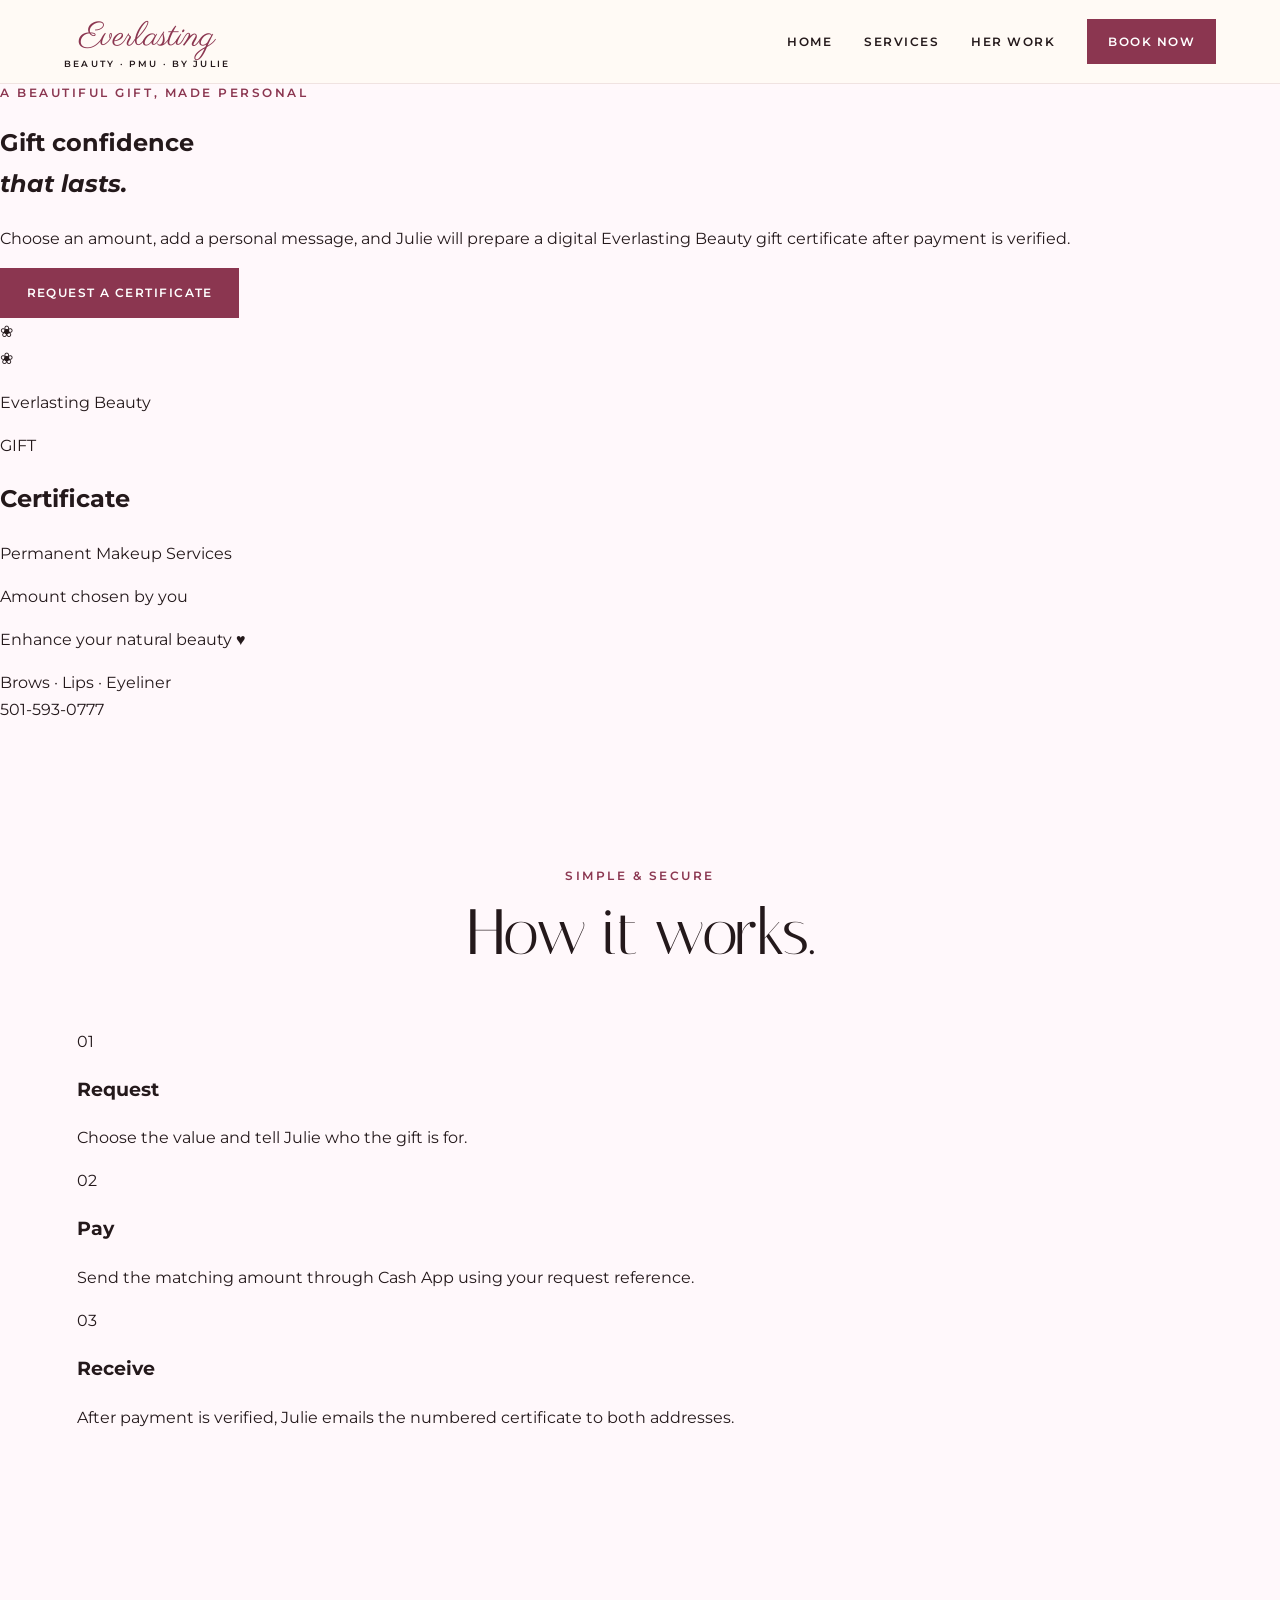
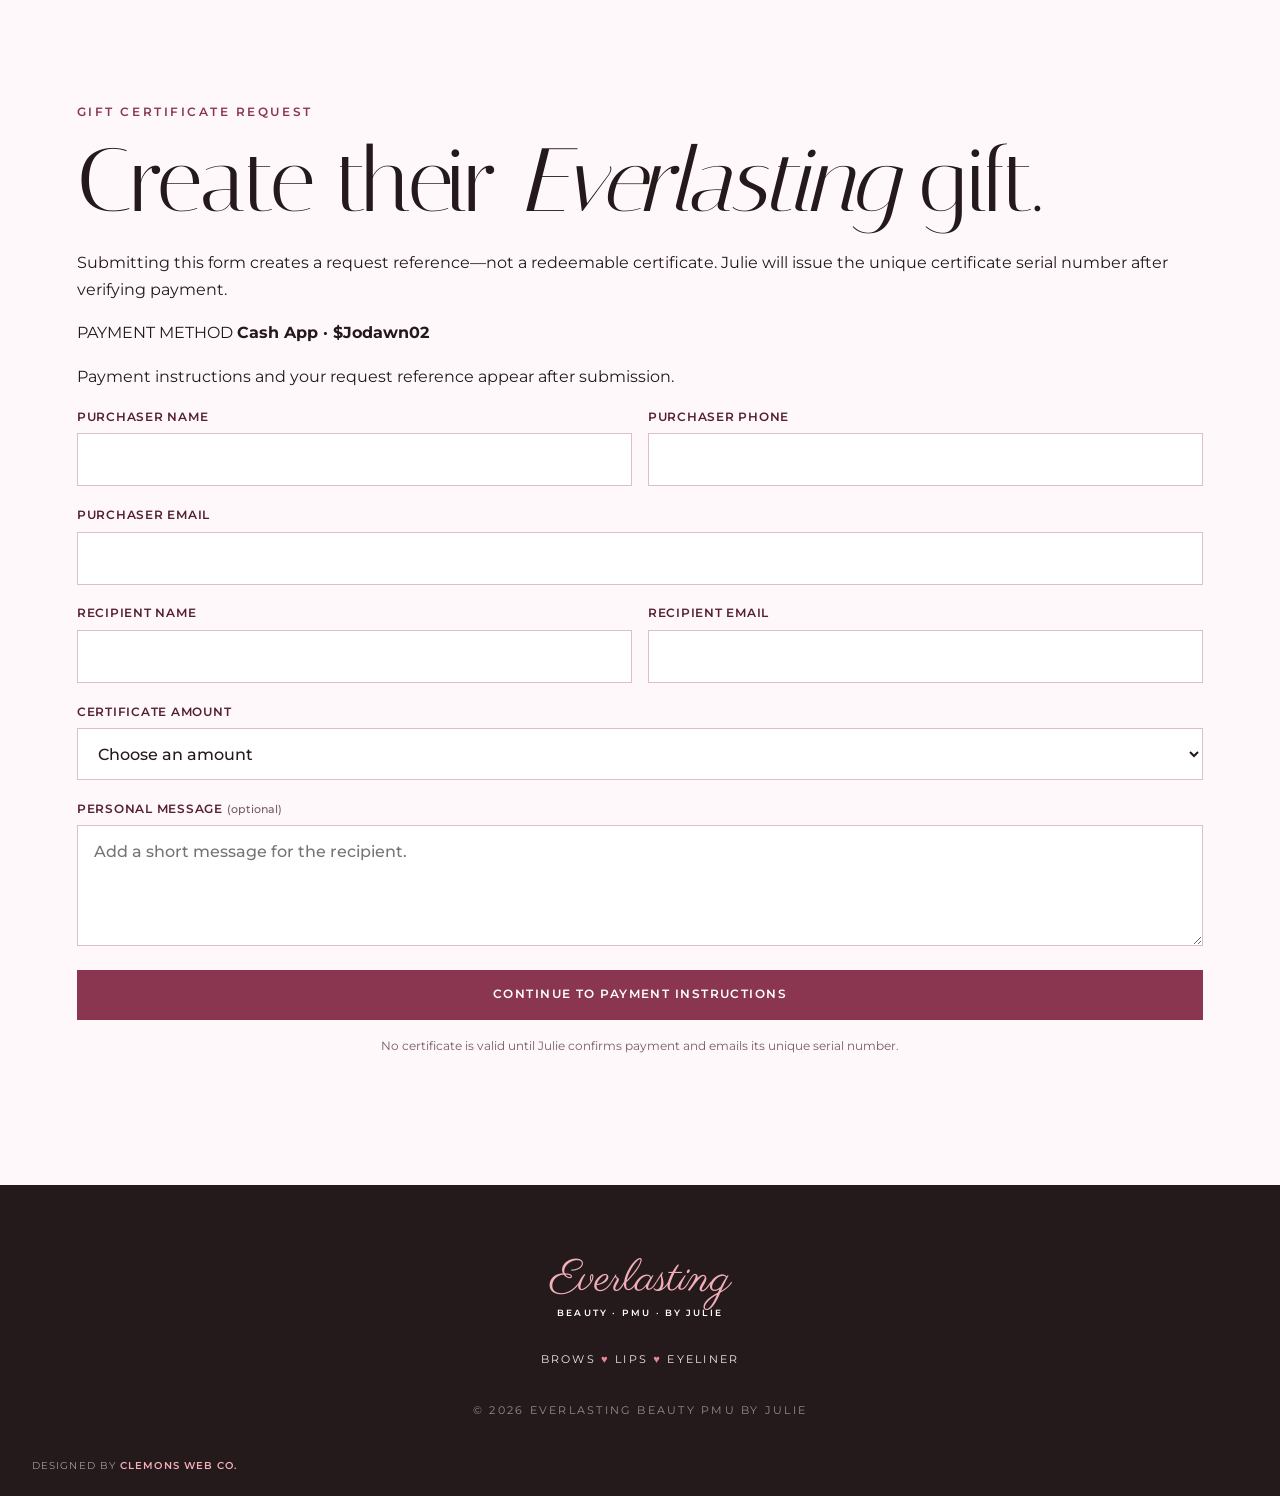
==== gift-certificates.html @ 67e1a8cf "Add gift certificate request page" ====
<!doctype html>
<html lang="en">
  <head>
    <meta charset="UTF-8" />
    <meta name="viewport" content="width=device-width, initial-scale=1.0" />
    <meta
      name="description"
      content="Request an Everlasting Beauty PMU gift certificate for brows, lips, or eyeliner services in Searcy, Arkansas."
    />
    <meta name="theme-color" content="#8b3650" />
    <title>Gift Certificates | Everlasting Beauty PMU</title>
    <link rel="preconnect" href="https://fonts.googleapis.com" />
    <link rel="preconnect" href="https://fonts.gstatic.com" crossorigin />
    <link
      href="https://fonts.googleapis.com/css2?family=Italiana&family=Montserrat:wght@400;500;600&family=Parisienne&display=swap"
      rel="stylesheet"
    />
    <link rel="stylesheet" href="styles.css" />
  </head>
  <body class="gift-page">
    <header class="site-header">
      <a class="brand" href="/" aria-label="Everlasting Beauty home">
        <span class="brand-script">Everlasting</span>
        <span class="brand-small">BEAUTY · PMU · BY JULIE</span>
      </a>
      <button class="menu-toggle" aria-expanded="false" aria-controls="site-nav">
        <span></span><span></span><span></span><span class="sr-only">Menu</span>
      </button>
      <nav id="site-nav">
        <a href="/">Home</a>
        <a href="/#services">Services</a>
        <a href="/#work">Her Work</a>
        <a href="/#contact" class="nav-cta">Book Now</a>
      </nav>
    </header>

    <main>
      <section class="gift-hero">
        <div class="gift-hero-copy">
          <p class="eyebrow">A BEAUTIFUL GIFT, MADE PERSONAL</p>
          <h1>Gift confidence<br /><em>that lasts.</em></h1>
          <p>
            Choose an amount, add a personal message, and Julie will prepare a digital
            Everlasting Beauty gift certificate after payment is verified.
          </p>
          <a class="button primary" href="#gift-request">Request a Certificate</a>
        </div>

        <div class="certificate-stage" aria-label="Everlasting Beauty gift certificate preview">
          <article class="certificate-preview">
            <div class="certificate-flower certificate-flower-one" aria-hidden="true">❀</div>
            <div class="certificate-flower certificate-flower-two" aria-hidden="true">❀</div>
            <p class="certificate-brand">Everlasting <span>Beauty</span></p>
            <p class="certificate-kicker">GIFT</p>
            <h2>Certificate</h2>
            <p class="certificate-services">Permanent Makeup Services</p>
            <div class="certificate-amount">Amount chosen by you</div>
            <p class="certificate-tagline">Enhance your natural beauty <i>♥</i></p>
            <p class="certificate-contact">Brows · Lips · Eyeliner<br />501-593-0777</p>
          </article>
        </div>
      </section>

      <section class="gift-process section">
        <div class="section-heading">
          <p class="eyebrow">SIMPLE & SECURE</p>
          <h2>How it works.</h2>
        </div>
        <div class="gift-steps">
          <article><span>01</span><h3>Request</h3><p>Choose the value and tell Julie who the gift is for.</p></article>
          <article><span>02</span><h3>Pay</h3><p>Send the matching amount through Cash App using your request reference.</p></article>
          <article><span>03</span><h3>Receive</h3><p>After payment is verified, Julie emails the numbered certificate to both addresses.</p></article>
        </div>
      </section>

      <section class="gift-order section" id="gift-request">
        <div class="gift-order-card">
          <div class="gift-order-intro">
            <p class="eyebrow">GIFT CERTIFICATE REQUEST</p>
            <h2>Create their <em>Everlasting</em> gift.</h2>
            <p>
              Submitting this form creates a request reference—not a redeemable certificate.
              Julie will issue the unique certificate serial number after verifying payment.
            </p>
            <aside class="cash-app-note">
              <span>PAYMENT METHOD</span>
              <strong>Cash App · $Jodawn02</strong>
              <p>Payment instructions and your request reference appear after submission.</p>
            </aside>
          </div>

          <form
            class="contact-form gift-form"
            name="gift-certificate-request"
            method="POST"
            action="/gift-request-received.html"
            data-netlify="true"
            netlify-honeypot="company"
          >
            <input type="hidden" name="form-name" value="gift-certificate-request" />
            <input type="hidden" name="request-reference" id="request-reference" />
            <p class="sr-only">
              <label>Leave this field empty<input name="company" /></label>
            </p>

            <div class="field-row">
              <label>
                Purchaser name
                <input type="text" name="purchaser-name" autocomplete="name" required />
              </label>
              <label>
                Purchaser phone
                <input type="tel" name="purchaser-phone" autocomplete="tel" required />
              </label>
            </div>

            <label>
              Purchaser email
              <input type="email" name="purchaser-email" autocomplete="email" required />
            </label>

            <div class="field-row">
              <label>
                Recipient name
                <input type="text" name="recipient-name" required />
              </label>
              <label>
                Recipient email
                <input type="email" name="recipient-email" required />
              </label>
            </div>

            <label>
              Certificate amount
              <select name="certificate-amount" id="certificate-amount" required>
                <option value="">Choose an amount</option>
                <option value="$50">$50</option>
                <option value="$100">$100</option>
                <option value="$200">$200</option>
                <option value="Custom">Custom amount</option>
              </select>
            </label>

            <label id="custom-amount-wrap" hidden>
              Custom amount
              <input
                type="number"
                name="custom-amount"
                id="custom-amount"
                min="25"
                step="1"
                inputmode="decimal"
                placeholder="$25 minimum"
              />
            </label>

            <label>
              Personal message <span>(optional)</span>
              <textarea
                name="gift-message"
                rows="4"
                maxlength="300"
                placeholder="Add a short message for the recipient."
              ></textarea>
            </label>

            <button class="button cream" type="submit">Continue to Payment Instructions</button>
            <p class="form-note">
              No certificate is valid until Julie confirms payment and emails its unique serial number.
            </p>
          </form>
        </div>
      </section>
    </main>

    <footer>
      <div class="footer-brand">
        <span class="brand-script">Everlasting</span>
        <span class="brand-small">BEAUTY · PMU · BY JULIE</span>
      </div>
      <p>Brows <i>♥</i> Lips <i>♥</i> Eyeliner</p>
      <p class="fine">© <span id="year"></span> Everlasting Beauty PMU by Julie</p>
      <a
        class="site-credit"
        href="https://clemonswebco.com"
        target="_blank"
        rel="noopener noreferrer"
      >Designed by <strong>Clemons Web Co.</strong></a>
    </footer>

    <script>
      const menuButton = document.querySelector(".menu-toggle");
      const nav = document.querySelector("#site-nav");
      menuButton.addEventListener("click", () => {
        const open = nav.classList.toggle("open");
        menuButton.setAttribute("aria-expanded", String(open));
        document.body.classList.toggle("menu-open", open);
      });
      nav.querySelectorAll("a").forEach((link) =>
        link.addEventListener("click", () => {
          nav.classList.remove("open");
          document.body.classList.remove("menu-open");
          menuButton.setAttribute("aria-expanded", "false");
        }),
      );

      const amountSelect = document.querySelector("#certificate-amount");
      const customWrap = document.querySelector("#custom-amount-wrap");
      const customInput = document.querySelector("#custom-amount");
      amountSelect.addEventListener("change", () => {
        const custom = amountSelect.value === "Custom";
        customWrap.hidden = !custom;
        customInput.required = custom;
        if (!custom) customInput.value = "";
      });

      const requestReference = `EBR-${new Date().toISOString().slice(0, 10).replaceAll("-", "")}-${crypto.randomUUID().slice(0, 6).toUpperCase()}`;
      document.querySelector("#request-reference").value = requestReference;

      document.querySelector(".gift-form").addEventListener("submit", () => {
        const amount =
          amountSelect.value === "Custom" ? `$${customInput.value}` : amountSelect.value;
        sessionStorage.setItem("giftRequestReference", requestReference);
        sessionStorage.setItem("giftRequestAmount", amount);
      });

      document.querySelector("#year").textContent = new Date().getFullYear();
    </script>
  </body>
</html>
---- styles.css ----
:root {
  --wine: #6f2435;
  --wine-dark: #43141f;
  --rose: #b65b68;
  --blush: #f5dedc;
  --cream: #fffaf5;
  --ink: #24191b;
  --muted: #715f61;
  --serif: "Italiana", Georgia, serif;
  --sans: "Montserrat", sans-serif;
  --script: "Parisienne", cursive;
}
* {
  box-sizing: border-box;
}
html {
  scroll-behavior: smooth;
}
body {
  margin: 0;
  background: var(--cream);
  color: var(--ink);
  font-family: var(--sans);
  font-size: 16px;
  line-height: 1.7;
}
body.menu-open {
  overflow: hidden;
}
img {
  display: block;
  width: 100%;
}
a {
  color: inherit;
  text-decoration: none;
}
button {
  font: inherit;
}
.sr-only {
  position: absolute;
  width: 1px;
  height: 1px;
  overflow: hidden;
  clip: rect(0, 0, 0, 0);
}
.site-header {
  height: 84px;
  padding: 0 clamp(1.25rem, 5vw, 5rem);
  display: flex;
  align-items: center;
  justify-content: space-between;
  background: rgba(255, 250, 245, 0.94);
  backdrop-filter: blur(12px);
  position: sticky;
  top: 0;
  z-index: 40;
  border-bottom: 1px solid rgba(111, 36, 53, 0.1);
}
.brand,
.footer-brand {
  display: flex;
  flex-direction: column;
  align-items: center;
  line-height: 1;
}
.brand-script {
  font: 2.15rem var(--script);
  color: var(--wine);
  margin-bottom: -0.15rem;
}
.brand-small {
  font: 600 0.58rem var(--sans);
  letter-spacing: 0.24em;
}
.site-header nav {
  display: flex;
  align-items: center;
  gap: 2rem;
  font-size: 0.78rem;
  text-transform: uppercase;
  letter-spacing: 0.12em;
  font-weight: 600;
}
.site-header nav a:not(.nav-cta) {
  position: relative;
}
.site-header nav a:not(.nav-cta):after {
  content: "";
  position: absolute;
  left: 0;
  right: 100%;
  bottom: -0.5rem;
  height: 1px;
  background: var(--wine);
  transition: 0.25s;
}
.site-header nav a:hover:after {
  right: 0;
}
.nav-cta {
  background: var(--wine);
  color: white;
  padding: 0.75rem 1.3rem;
}
.menu-toggle {
  display: none;
  background: none;
  border: 0;
  padding: 0.5rem;
}
.menu-toggle span:not(.sr-only) {
  display: block;
  width: 24px;
  height: 1px;
  background: var(--ink);
  margin: 5px;
}
.hero {
  min-height: calc(100vh - 84px);
  display: grid;
  grid-template-columns: 1.05fr 0.95fr;
  align-items: center;
  overflow: hidden;
  background:
    radial-gradient(circle at 14% 24%, #fff 0 8%, transparent 35%),
    linear-gradient(135deg, var(--cream) 0 57%, var(--blush) 57%);
  position: relative;
}
.hero:before,
.hero:after {
  content: "♥";
  position: absolute;
  color: rgba(182, 91, 104, 0.12);
  font-size: 10rem;
  line-height: 1;
}
.hero:before {
  left: -2rem;
  bottom: -3rem;
}
.hero:after {
  right: 45%;
  top: 4rem;
  font-size: 3rem;
}
.hero-copy {
  padding: 5rem clamp(1.5rem, 8vw, 9rem);
}
.eyebrow {
  color: var(--wine);
  letter-spacing: 0.22em;
  font-weight: 600;
  font-size: 0.72rem;
  margin: 0 0 1rem;
}
.hero h1,
.section h2 {
  font: 400 clamp(3.7rem, 7vw, 7rem)/0.95 var(--serif);
  letter-spacing: -0.025em;
  margin: 0.3rem 0 1.6rem;
}
.hero h1 em,
.booking h2 em {
  font-family: var(--script);
  color: var(--wine);
  font-weight: 400;
}
.hero-text {
  max-width: 36rem;
  color: var(--muted);
  font-size: 1.08rem;
}
.hero-actions {
  display: flex;
  align-items: center;
  gap: 1.6rem;
  margin-top: 2rem;
  flex-wrap: wrap;
}
.button {
  display: inline-flex;
  align-items: center;
  justify-content: center;
  min-height: 50px;
  padding: 0.8rem 1.6rem;
  border: 1px solid transparent;
  text-transform: uppercase;
  letter-spacing: 0.12em;
  font-weight: 600;
  font-size: 0.75rem;
  cursor: pointer;
  transition: 0.25s;
}
.button:hover {
  transform: translateY(-2px);
}
.primary {
  background: var(--wine);
  color: white;
}
.text-button {
  padding-inline: 0;
}
.text-button span {
  font-size: 1.3rem;
  margin-left: 0.6rem;
  color: var(--wine);
}
.trust-row {
  display: flex;
  align-items: center;
  gap: 1rem;
  margin-top: 3rem;
  font-size: 0.68rem;
  letter-spacing: 0.2em;
  text-transform: uppercase;
}
.trust-row i,
.footer-brand + i,
.trust-row i {
  color: var(--rose);
  font-style: normal;
}
.hero-portrait {
  align-self: stretch;
  position: relative;
  display: grid;
  place-items: center;
  padding: 5vw;
}
.portrait-frame {
  width: min(92%, 560px);
  aspect-ratio: 4/5;
  overflow: hidden;
  border-radius: 48% 48% 4px 4px;
  box-shadow: 0 28px 70px rgba(67, 20, 31, 0.2);
  border: 8px solid rgba(255, 255, 255, 0.5);
}
.portrait-frame img {
  height: 100%;
  object-fit: cover;
  object-position: center 30%;
}
.floating-note {
  position: absolute;
  left: 4%;
  bottom: 14%;
  background: white;
  padding: 1rem 1.8rem;
  box-shadow: 0 10px 30px rgba(67, 20, 31, 0.15);
  text-align: center;
}
.floating-note span {
  display: block;
  font-size: 0.65rem;
  text-transform: uppercase;
  letter-spacing: 0.2em;
}
.floating-note strong {
  font: 2rem var(--script);
  color: var(--wine);
}
.section {
  padding: clamp(5rem, 10vw, 9rem) clamp(1.25rem, 6vw, 7rem);
}
.section-heading {
  text-align: center;
  max-width: 650px;
  margin: 0 auto 4rem;
}
.section-heading h2 {
  font-size: clamp(3rem, 5vw, 5rem);
}
.section-heading > p:last-child {
  color: var(--muted);
}
.service-grid {
  display: grid;
  grid-template-columns: repeat(3, 1fr);
  max-width: 1200px;
  margin: auto;
  gap: 1.2rem;
}
.service-card {
  background: white;
  padding: 2.3rem;
  border: 1px solid #ecd6d3;
  min-height: 420px;
  position: relative;
  overflow: hidden;
}
.service-card.featured {
  background: var(--blush);
  transform: translateY(-1.2rem);
}
.service-card:after {
  content: "♥";
  position: absolute;
  right: -1rem;
  bottom: -3.5rem;
  font-size: 9rem;
  color: rgba(111, 36, 53, 0.06);
}
.service-number {
  font: 1rem var(--serif);
  color: var(--rose);
}
.service-card h3 {
  font: 3.2rem var(--serif);
  margin: 0.8rem 0 0;
}
.script-accent {
  font: 1.45rem var(--script);
  color: var(--wine);
  margin: 0.2rem 0 2rem;
}
.service-card ul {
  list-style: none;
  padding: 0;
  margin: 0;
  position: relative;
  z-index: 1;
}
.service-card li {
  display: flex;
  justify-content: space-between;
  gap: 1rem;
  padding: 1rem 0;
  border-bottom: 1px solid rgba(111, 36, 53, 0.14);
  font-size: 0.88rem;
}
.service-card li strong {
  color: var(--wine);
}
.portfolio {
  background: var(--wine-dark);
  color: white;
}
.section-heading.light .eyebrow {
  color: #efafb7;
}
.section-heading.light > p:last-child {
  color: #d8c7c9;
}
.filter-row {
  display: flex;
  justify-content: center;
  gap: 0.5rem;
  margin: -1rem auto 2.2rem;
  flex-wrap: wrap;
}
.filter {
  color: white;
  background: transparent;
  border: 1px solid rgba(255, 255, 255, 0.28);
  padding: 0.55rem 1rem;
  cursor: pointer;
  text-transform: uppercase;
  letter-spacing: 0.1em;
  font-size: 0.7rem;
}
.filter.active,
.filter:hover {
  background: white;
  color: var(--wine-dark);
}
.comparison-grid {
  display: grid;
  grid-template-columns: repeat(2, 1fr);
  gap: 1.5rem;
  max-width: 1300px;
  margin: auto;
}
.comparison {
  background: #5a1b29;
  padding: 0.7rem 0.7rem 1.4rem;
  transition: 0.35s;
}
.comparison.hidden {
  display: none;
}
.pair {
  display: grid;
  grid-template-columns: 1fr 1fr;
  gap: 0.35rem;
  height: 260px;
}
.pair figure {
  position: relative;
  margin: 0;
  overflow: hidden;
}
.pair img {
  height: 100%;
  object-fit: cover;
}
.pair.vertical img {
  object-position: center 45%;
}
.pair figcaption {
  position: absolute;
  bottom: 0.6rem;
  left: 0.6rem;
  background: rgba(36, 25, 27, 0.72);
  padding: 0.3rem 0.7rem;
  text-transform: uppercase;
  letter-spacing: 0.13em;
  font-size: 0.62rem;
}
.comparison h3 {
  font: 1.4rem var(--serif);
  margin: 1rem 0.6rem 0;
}
.gallery-more {
  display: none;
  margin: 2.5rem auto 0;
}
.outline-light {
  background: transparent;
  color: white;
  border-color: rgba(255, 255, 255, 0.5);
}
.about {
  display: grid;
  grid-template-columns: 1fr 1fr;
  gap: clamp(3rem, 8vw, 8rem);
  align-items: center;
  max-width: 1400px;
  margin: auto;
}
.about-collage {
  position: relative;
  padding: 0 14% 16% 0;
}
.about-collage .artist {
  height: 640px;
  object-fit: cover;
}
.about-collage .detail {
  position: absolute;
  width: 43%;
  height: 43%;
  object-fit: cover;
  right: 0;
  bottom: 0;
  border: 8px solid var(--cream);
  box-shadow: 0 12px 35px rgba(67, 20, 31, 0.18);
}
.heart-mark {
  position: absolute;
  right: 5%;
  top: 2%;
  font: 4rem var(--script);
  color: var(--rose);
}
.about-copy h2 {
  font-size: clamp(3.4rem, 5vw, 5rem);
}
.about-copy .lead {
  font: 1.5rem/1.5 var(--serif);
  color: var(--wine);
}
.about-copy > p:not(.eyebrow):not(.lead) {
  color: var(--muted);
}
.signature {
  font: 2.8rem var(--script);
  color: var(--wine);
  margin: 1.7rem 0;
}
.signature span {
  font: 1rem var(--sans);
}
.booking {
  background:
    linear-gradient(rgba(67, 20, 31, 0.74), rgba(67, 20, 31, 0.86)),
    url("assets/01-1000018079.jpg") center 45% / cover fixed;
  text-align: center;
}
.booking-card {
  max-width: 760px;
  margin: auto;
  background: rgba(255, 250, 245, 0.95);
  padding: clamp(3rem, 7vw, 6rem);
  box-shadow: 0 25px 70px rgba(0, 0, 0, 0.2);
}
.booking h2 {
  font-size: clamp(3rem, 6vw, 5.5rem);
}
.booking-card > p:not(.eyebrow):not(.location) {
  color: var(--muted);
  max-width: 530px;
  margin-inline: auto;
}
.phone-link {
  display: block;
  font: 2rem var(--serif);
  color: var(--wine);
  margin: 1.5rem 0 0.2rem;
}
.location {
  text-transform: uppercase;
  letter-spacing: 0.2em;
  font-size: 0.7rem;
  margin-bottom: 2rem;
}
.cream {
  background: var(--wine);
  color: white;
}
footer {
  background: #24191b;
  color: #f6e8e4;
  text-align: center;
  padding: 4rem 1rem;
}
.footer-brand {
  width: max-content;
  margin: auto;
}
.footer-brand .brand-script {
  color: #f1afb8;
  font-size: 2.8rem;
}
.footer-brand .brand-small {
  color: white;
}
footer > p {
  font-size: 0.7rem;
  text-transform: uppercase;
  letter-spacing: 0.2em;
  margin-top: 2rem;
}
footer i {
  font-style: normal;
  color: #e98594;
}
.fine {
  opacity: 0.55;
}
.mobile-book {
  display: none;
}
.lightbox {
  position: fixed;
  inset: 0;
  background: rgba(20, 8, 11, 0.94);
  z-index: 100;
  display: none;
  align-items: center;
  justify-content: center;
  padding: 2rem;
}
.lightbox.open {
  display: flex;
}
.lightbox img {
  max-width: 1100px;
  max-height: 88vh;
  object-fit: contain;
  width: auto;
}
.lightbox button {
  position: absolute;
  right: 2rem;
  top: 1rem;
  background: none;
  border: 0;
  color: white;
  font-size: 3rem;
  cursor: pointer;
}
.reveal {
  opacity: 0;
  transform: translateY(24px);
  transition:
    opacity 0.7s,
    transform 0.7s;
}
.reveal.visible {
  opacity: 1;
  transform: none;
}
@media (max-width: 900px) {
  .site-header {
    height: 72px;
  }
  .menu-toggle {
    display: block;
    z-index: 2;
  }
  .site-header nav {
    position: fixed;
    inset: 0;
    background: var(--cream);
    display: flex;
    flex-direction: column;
    justify-content: center;
    gap: 2rem;
    font: 1.8rem var(--serif);
    transform: translateX(100%);
    transition: 0.3s;
  }
  .site-header nav.open {
    transform: none;
  }
  .nav-cta {
    font: 600 0.8rem var(--sans);
  }
  .hero {
    min-height: auto;
    grid-template-columns: 1fr;
    background: linear-gradient(160deg, var(--cream) 0 62%, var(--blush) 62%);
  }
  .hero-copy {
    padding: 5rem 1.5rem 2rem;
  }
  .hero h1 {
    font-size: clamp(3.5rem, 15vw, 5.8rem);
  }
  .hero-portrait {
    padding: 2rem 2rem 5rem;
    min-height: 580px;
  }
  .portrait-frame {
    width: min(100%, 480px);
  }
  .service-grid {
    grid-template-columns: 1fr;
  }
  .service-card.featured {
    transform: none;
  }
  .comparison-grid {
    grid-template-columns: 1fr;
  }
  .about {
    grid-template-columns: 1fr;
  }
  .about-collage .artist {
    height: 520px;
  }
  .mobile-book {
    display: flex;
    position: fixed;
    z-index: 35;
    bottom: 0;
    left: 0;
    right: 0;
    height: 58px;
    align-items: center;
    justify-content: center;
    gap: 0.7rem;
    background: var(--wine);
    color: white;
    text-transform: uppercase;
    letter-spacing: 0.16em;
    font-size: 0.75rem;
    font-weight: 600;
    box-shadow: 0 -4px 20px rgba(0, 0, 0, 0.2);
  }
  footer {
    padding-bottom: 6rem;
  }
  .booking {
    background-attachment: scroll;
  }
}
@media (max-width: 580px) {
  .brand-script {
    font-size: 1.8rem;
  }
  .brand-small {
    font-size: 0.5rem;
  }
  .hero-actions {
    align-items: flex-start;
    flex-direction: column;
    gap: 0.4rem;
  }
  .trust-row {
    gap: 0.55rem;
    font-size: 0.56rem;
  }
  .section {
    padding: 5rem 1rem;
  }
  .section-heading {
    margin-bottom: 2.5rem;
  }
  .section-heading h2 {
    font-size: 3.2rem;
  }
  .service-card {
    padding: 1.6rem;
    min-height: 0;
  }
  .pair {
    height: 185px;
  }
  .comparison-grid .comparison:nth-child(n + 5) {
    display: none;
  }
  .comparison-grid.expanded .comparison {
    display: block;
  }
  .gallery-more {
    display: flex;
  }
  .about-collage {
    padding: 0 12% 14% 0;
  }
  .about-collage .artist {
    height: 420px;
  }
  .booking {
    padding-inline: 0.7rem;
  }
  .booking-card {
    padding: 3rem 1.2rem;
  }
  .floating-note {
    left: 1rem;
  }
  .phone-link {
    font-size: 1.65rem;
  }
}
@media (prefers-reduced-motion: reduce) {
  html {
    scroll-behavior: auto;
  }
  .reveal {
    opacity: 1;
    transform: none;
    transition: none;
  }
  .button {
    transition: none;
  }
}
.hero-portrait .portrait-frame img {
  object-position: center 62%;
  transform: scale(1.22);
  transform-origin: center;
}

/* Pastel storefront hero */
:root {
  --wine: #8b3650;
  --wine-dark: #552033;
  --rose: #d47a96;
  --blush: #f8dce6;
  --cream: #fff8fb;
  --muted: #765d67;
}
.hero {
  grid-template-columns: 48% 52%;
  background:
    radial-gradient(circle at 18% 25%, #fff 0 10%, transparent 38%),
    linear-gradient(120deg, #fff8fb 0%, #fcecf2 46%, #f6d7e3 100%);
}
.hero-copy {
  position: relative;
  z-index: 2;
}
.hero-portrait {
  padding: 0;
  overflow: hidden;
  align-self: stretch;
  min-height: calc(100vh - 84px);
}
.hero-portrait .portrait-frame {
  width: 100%;
  max-width: none;
  height: 100%;
  aspect-ratio: auto;
  border: 0;
  border-radius: 0;
  box-shadow: none;
  background: #f8dce6;
}
.hero-portrait .portrait-frame img {
  height: 100%;
  object-fit: cover;
  object-position: center;
  transform: none;
  filter: saturate(0.92) brightness(1.03);
  -webkit-mask-image: linear-gradient(to right, transparent 0%, rgba(0, 0, 0, 0.35) 12%, #000 30%);
  mask-image: linear-gradient(to right, transparent 0%, rgba(0, 0, 0, 0.35) 12%, #000 30%);
}
.hero-portrait .floating-note {
  display: none;
}
.hero:after {
  color: rgba(212, 122, 150, 0.16);
}
@media (max-width: 900px) {
  .hero {
    grid-template-columns: 1fr;
    background: linear-gradient(160deg, #fff8fb 0%, #fceaf1 56%, #f6d7e3 100%);
  }
  .hero-portrait {
    min-height: 560px;
    padding: 0;
  }
  .hero-portrait .portrait-frame {
    height: 560px;
  }
  .hero-portrait .portrait-frame img {
    -webkit-mask-image: linear-gradient(to bottom, transparent 0%, #000 20%);
    mask-image: linear-gradient(to bottom, transparent 0%, #000 20%);
    object-position: center;
  }
}
@media (max-width: 580px) {
  .hero-portrait {
    min-height: 440px;
  }
  .hero-portrait .portrait-frame {
    height: 440px;
  }
}

/* Sidewalk boutique hero */
.hero {
  grid-template-columns: 43% 57%;
  background: linear-gradient(120deg, #fff9fb 0%, #fcecf2 48%, #f4d5df 100%);
}
.hero-copy {
  padding-right: clamp(1.5rem, 4vw, 4.5rem);
  text-shadow: 0 1px 0 rgba(255, 255, 255, 0.55);
}
.hero-portrait .portrait-frame img {
  object-position: 58% center;
  filter: saturate(0.95) brightness(1.02);
  -webkit-mask-image: linear-gradient(to right, transparent 0%, rgba(0, 0, 0, 0.25) 7%, #000 23%);
  mask-image: linear-gradient(to right, transparent 0%, rgba(0, 0, 0, 0.25) 7%, #000 23%);
}
@media (max-width: 1180px) {
  .hero {
    grid-template-columns: 1fr;
    min-height: auto;
  }
  .hero-copy {
    padding-bottom: 2.5rem;
  }
  .hero-portrait {
    min-height: 0;
    padding: 0;
  }
  .hero-portrait .portrait-frame {
    height: auto;
    aspect-ratio: 16/9;
  }
  .hero-portrait .portrait-frame img {
    object-fit: cover;
    object-position: center;
    -webkit-mask-image: linear-gradient(to bottom, transparent 0%, #000 12%);
    mask-image: linear-gradient(to bottom, transparent 0%, #000 12%);
  }
}
@media (max-width: 580px) {
  .hero-copy {
    padding-top: 4rem;
  }
  .hero-portrait .portrait-frame {
    height: auto;
    aspect-ratio: 16/9;
  }
  .hero-portrait .portrait-frame img {
    object-position: center;
  }
}

/* Appointment request form */
.booking-card {
  max-width: 1080px;
  text-align: left;
  display: grid;
  grid-template-columns: 0.85fr 1.15fr;
  gap: clamp(2.5rem, 6vw, 5rem);
  align-items: start;
}
.booking-intro h2 {
  margin-top: 0.2rem;
}
.booking-intro .phone-link {
  margin-bottom: 0.25rem;
}
.email-link {
  display: inline-block;
  color: var(--wine);
  font-weight: 600;
  overflow-wrap: anywhere;
  border-bottom: 1px solid rgba(139, 54, 80, 0.28);
}
.deposit-note {
  margin-top: 2rem;
  padding: 1.2rem 1.35rem;
  background: #f8dce6;
  border-left: 3px solid var(--rose);
  color: var(--muted);
}
.deposit-note strong,
.deposit-note span {
  display: block;
}
.deposit-note strong {
  color: var(--wine);
  font: 1.25rem var(--serif);
  margin-bottom: 0.25rem;
}
.contact-form {
  display: grid;
  gap: 1.1rem;
}
.field-row {
  display: grid;
  grid-template-columns: 1fr 1fr;
  gap: 1rem;
}
.contact-form label,
.contact-form legend {
  color: var(--wine-dark);
  font-size: 0.78rem;
  font-weight: 600;
  letter-spacing: 0.06em;
  text-transform: uppercase;
}
.contact-form label > span {
  color: var(--muted);
  font-size: 0.68rem;
  font-weight: 500;
  text-transform: none;
  letter-spacing: 0;
}
.contact-form input:not([type="radio"]),
.contact-form select,
.contact-form textarea {
  width: 100%;
  margin-top: 0.4rem;
  border: 1px solid #ddbfc8;
  background: white;
  color: var(--ink);
  padding: 0.9rem 1rem;
  font: 500 1rem/1.4 var(--sans);
  border-radius: 0;
  outline: none;
}
.contact-form textarea {
  resize: vertical;
  min-height: 120px;
}
.contact-form input:focus,
.contact-form select:focus,
.contact-form textarea:focus {
  border-color: var(--wine);
  box-shadow: 0 0 0 3px rgba(139, 54, 80, 0.1);
}
.contact-form fieldset {
  margin: 0;
  padding: 0;
  border: 0;
  display: flex;
  gap: 1.25rem;
  flex-wrap: wrap;
}
.contact-form legend {
  width: 100%;
  margin-bottom: 0.55rem;
}
.contact-form .radio-choice {
  display: flex;
  align-items: center;
  gap: 0.45rem;
  font-size: 0.75rem;
  cursor: pointer;
}
.contact-form input[type="radio"] {
  accent-color: var(--wine);
  width: 1rem;
  height: 1rem;
}
.contact-form .button {
  width: 100%;
  border: 0;
}
.form-note {
  margin: 0;
  text-align: center;
  color: var(--muted);
  font-size: 0.72rem;
}
@media (max-width: 900px) {
  .booking-card {
    grid-template-columns: 1fr;
  }
  .booking-intro {
    text-align: center;
  }
  .deposit-note {
    text-align: left;
    max-width: 580px;
    margin-inline: auto;
  }
  .contact-form {
    text-align: left;
  }
}
@media (max-width: 580px) {
  .field-row {
    grid-template-columns: 1fr;
  }
  .contact-form fieldset {
    gap: 0.8rem 1.1rem;
  }
}

/* Mobile overflow guard */
html,
body {
  width: 100%;
  max-width: 100%;
  overflow-x: hidden;
}
.hero,
.section,
.booking-card,
.booking-intro,
.contact-form {
  min-width: 0;
}
.contact-form input,
.contact-form select,
.contact-form textarea {
  max-width: 100%;
}
@media (max-width: 900px) {
  .site-header nav {
    left: 0;
    right: auto;
    width: 100vw;
    max-width: 100vw;
    overflow-y: auto;
    visibility: hidden;
    pointer-events: none;
    transform: translateX(100vw);
    transition:
      transform 0.3s,
      visibility 0s 0.3s;
  }
  .site-header nav.open {
    visibility: visible;
    pointer-events: auto;
    transform: translateX(0);
    transition: transform 0.3s;
  }
  .mobile-book {
    width: 100%;
    max-width: 100vw;
  }
}

/* Site credit */
footer {
  position: relative;
}
.site-credit {
  position: absolute;
  left: 2rem;
  right: auto;
  bottom: 1.35rem;
  color: rgba(246, 232, 228, 0.62);
  font-size: 0.62rem;
  letter-spacing: 0.11em;
  text-transform: uppercase;
  transition: color 0.2s;
}
.site-credit strong {
  color: #f1afb8;
  font-weight: 600;
}
.site-credit:hover,
.site-credit:focus-visible {
  color: white;
}

/* Appointment confirmation */
.thank-you-page {
  min-height: 100vh;
  background:
    linear-gradient(rgba(255, 250, 245, 0.78), rgba(245, 222, 220, 0.92)),
    url("assets/storefront-street-hero.png") center/cover fixed;
  display: grid;
  grid-template-rows: 1fr auto;
}
.thank-you-main {
  min-height: calc(100vh - 62px);
  display: grid;
  place-items: center;
  padding: clamp(2rem, 7vw, 6rem) 1rem;
}
.thank-you-card {
  width: min(720px, 100%);
  padding: clamp(2.5rem, 7vw, 5rem);
  text-align: center;
  background: rgba(255, 250, 245, 0.96);
  border: 1px solid rgba(111, 36, 53, 0.16);
  box-shadow: 0 28px 80px rgba(67, 20, 31, 0.22);
}
.thank-you-heart {
  margin: 0;
  color: var(--rose);
  font-size: 1.7rem;
}
.thank-you-card h1 {
  margin: 0.5rem 0 1.4rem;
  font: 400 clamp(3rem, 8vw, 5.5rem)/1 var(--serif);
}
.thank-you-card h1 em {
  font-family: var(--script);
  font-weight: 400;
  color: var(--wine);
}
.thank-you-card > p:not(.eyebrow):not(.thank-you-heart):not(.thank-you-location) {
  max-width: 560px;
  margin-inline: auto;
  color: var(--muted);
}
.thank-you-actions {
  display: flex;
  justify-content: center;
  gap: 0.8rem;
  flex-wrap: wrap;
  margin-top: 2rem;
}
.thank-you-call {
  border-color: var(--wine);
  color: var(--wine);
  background: transparent;
}
.thank-you-location {
  margin: 2rem 0 0;
  font-size: 0.65rem;
  letter-spacing: 0.16em;
  text-transform: uppercase;
  color: var(--muted);
}
.thank-you-footer {
  min-height: 62px;
  padding: 1.2rem;
  text-align: center;
}
.thank-you-footer .site-credit {
  position: static;
  display: inline-block;
}

@media (max-width: 900px) {
  .site-credit {
    position: static;
    display: inline-block;
    margin-top: 1.25rem;
  }
  footer {
    padding-bottom: 7rem;
  }
  .thank-you-footer {
    padding-bottom: 1.2rem;
  }
}
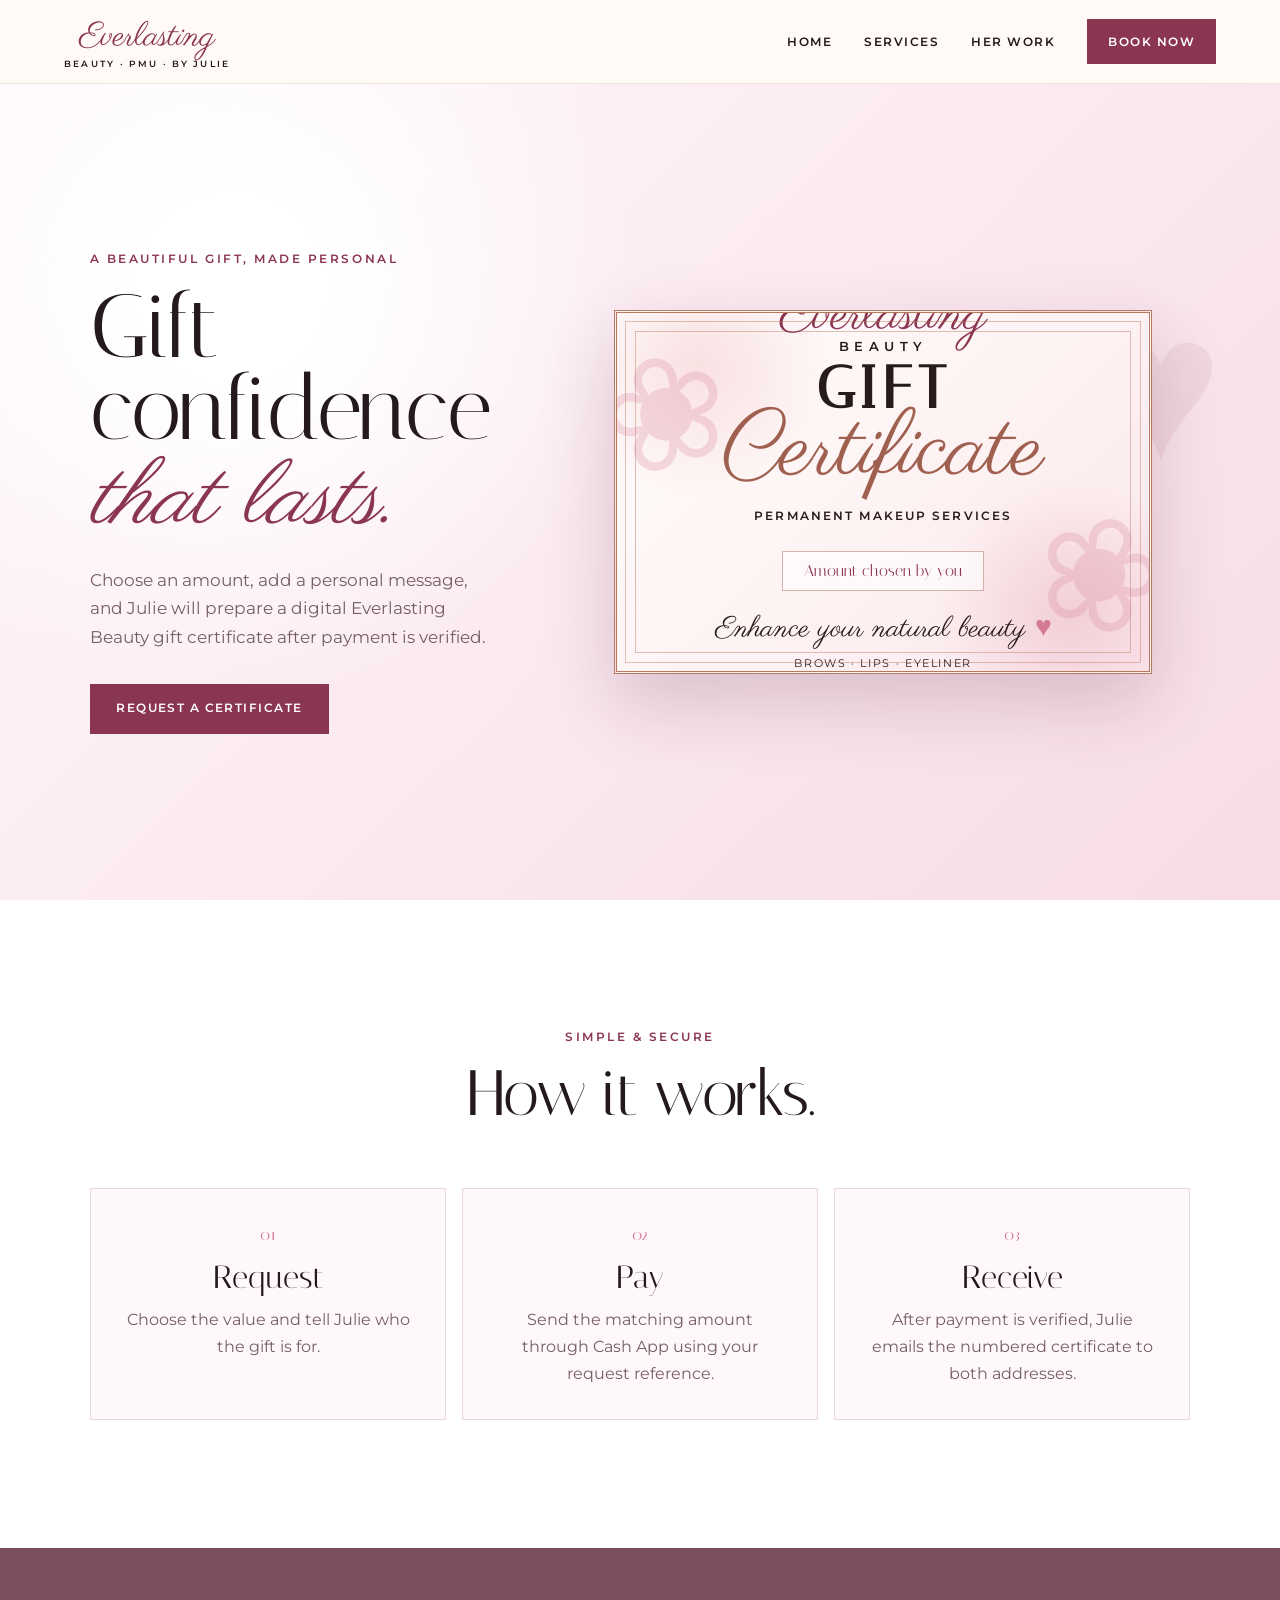
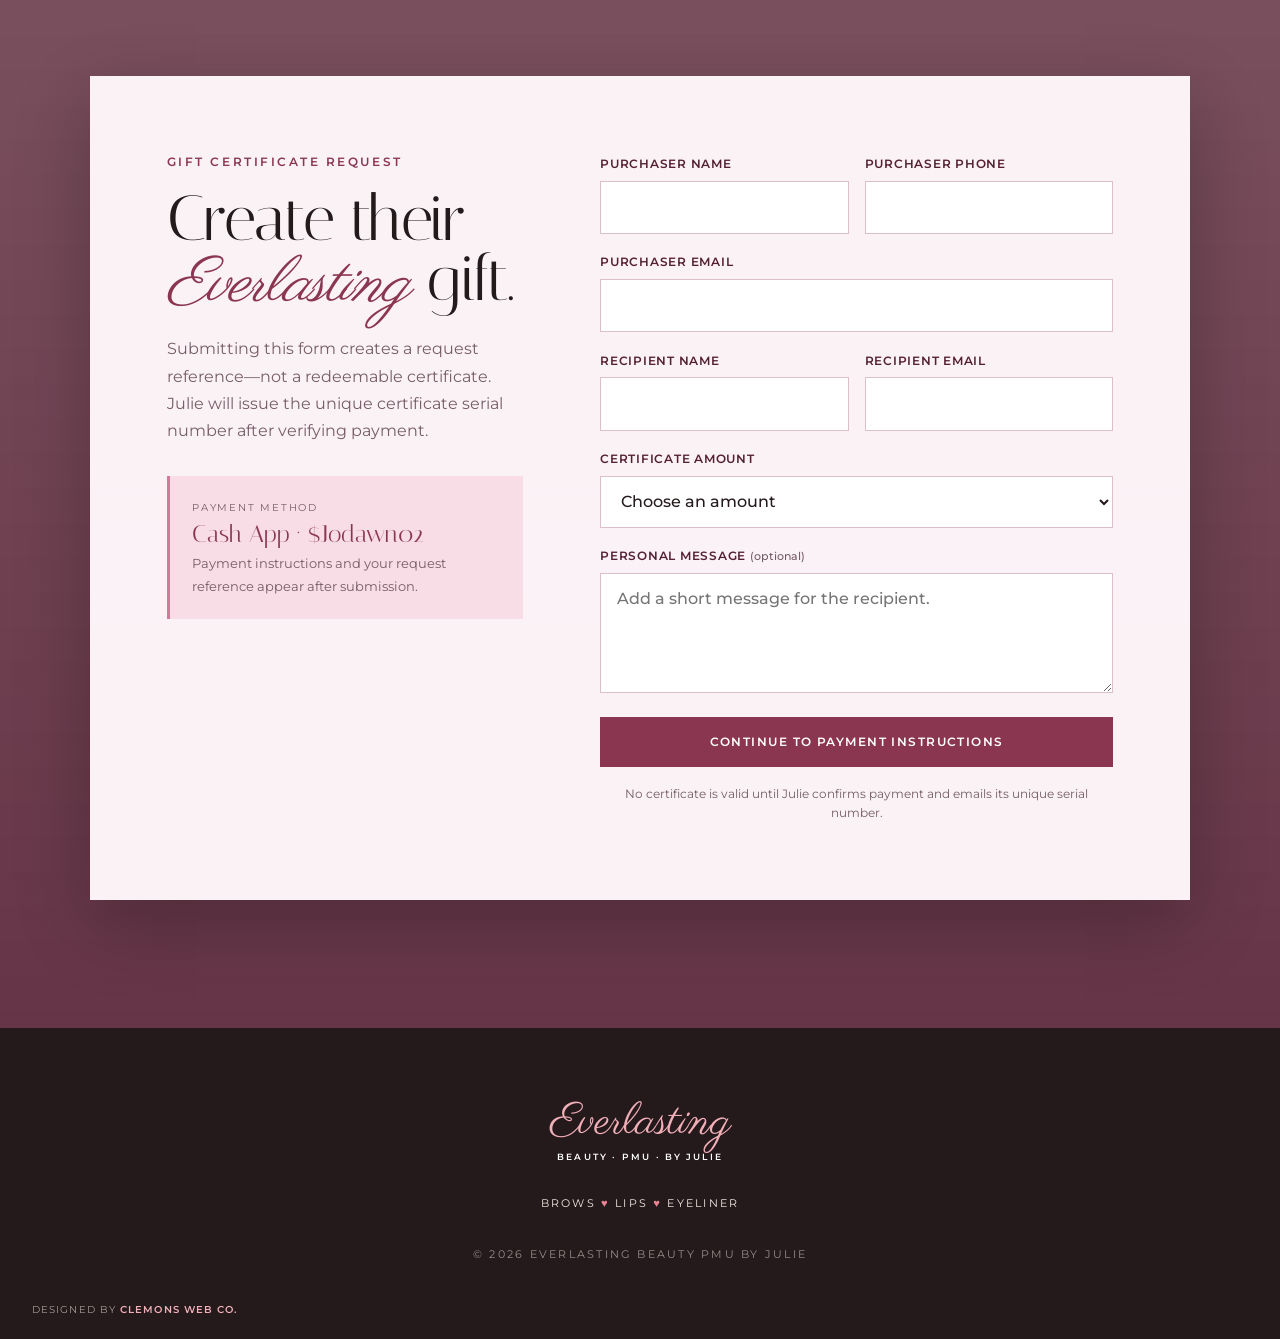
==== commit d385f634: "Allow flexible custom certificate amounts" ====
--- a/gift-certificates.html
+++ b/gift-certificates.html
@@ -147,10 +147,10 @@
                 type="number"
                 name="custom-amount"
                 id="custom-amount"
-                min="25"
+                min="1"
                 step="1"
                 inputmode="decimal"
-                placeholder="$25 minimum"
+                placeholder="Enter amount"
               />
             </label>
 
--- a/styles.css
+++ b/styles.css
@@ -1172,3 +1172,311 @@
     padding-bottom: 1.2rem;
   }
 }
+
+
+/* Gift certificate promotion and request page */
+.gift-promo {
+  padding: 1.25rem clamp(1rem, 6vw, 6rem);
+  background: linear-gradient(90deg, #f6d7e3, #fff8fb 48%, #f6d7e3);
+}
+.gift-promo-ticket {
+  position: relative;
+  max-width: 1180px;
+  margin: auto;
+  padding: 1.4rem clamp(1.3rem, 4vw, 3rem);
+  display: flex;
+  align-items: center;
+  justify-content: space-between;
+  gap: 2rem;
+  border: 1px solid rgba(139, 54, 80, 0.24);
+  background: rgba(255, 255, 255, 0.68);
+  box-shadow: 0 12px 34px rgba(85, 32, 51, 0.09);
+}
+.gift-promo-ticket::before,
+.gift-promo-ticket::after {
+  content: "";
+  position: absolute;
+  top: 50%;
+  width: 22px;
+  height: 22px;
+  border-radius: 50%;
+  background: #f6d7e3;
+  transform: translateY(-50%);
+}
+.gift-promo-ticket::before { left: -12px; }
+.gift-promo-ticket::after { right: -12px; }
+.gift-promo-copy .eyebrow { margin-bottom: 0.25rem; }
+.gift-promo-copy h2 {
+  margin: 0;
+  font: 400 clamp(2rem, 4vw, 3.5rem)/1.08 var(--serif);
+}
+.gift-promo-copy h2 em {
+  color: var(--wine);
+  font-family: var(--script);
+  font-weight: 400;
+}
+.gift-promo-copy > p:last-child {
+  margin: 0.45rem 0 0;
+  color: var(--muted);
+}
+.gift-promo-button {
+  flex: 0 0 auto;
+  background: var(--wine);
+  color: white;
+}
+.gift-promo-button span { margin-left: 0.5rem; color: #ffd5df; }
+
+.gift-page { background: #fff8fb; }
+.gift-hero {
+  min-height: calc(100vh - 84px);
+  display: grid;
+  grid-template-columns: minmax(0, 0.8fr) minmax(0, 1.2fr);
+  align-items: center;
+  gap: clamp(2rem, 6vw, 6rem);
+  padding: clamp(4rem, 9vw, 8rem) clamp(1.25rem, 7vw, 7rem);
+  overflow: hidden;
+  background:
+    radial-gradient(circle at 18% 25%, #fff 0 8%, transparent 34%),
+    linear-gradient(135deg, #fff8fb, #f7dce6);
+}
+.gift-hero-copy h1 {
+  margin: 0.3rem 0 1.5rem;
+  font: 400 clamp(3.6rem, 7vw, 7rem)/0.92 var(--serif);
+}
+.gift-hero-copy h1 em {
+  color: var(--wine);
+  font-family: var(--script);
+  font-weight: 400;
+}
+.gift-hero-copy > p:not(.eyebrow) {
+  max-width: 560px;
+  color: var(--muted);
+  font-size: 1.04rem;
+}
+.gift-hero-copy .button { margin-top: 1rem; }
+
+.certificate-stage {
+  position: relative;
+  padding: clamp(1rem, 3vw, 2.5rem);
+}
+.certificate-stage::before {
+  content: "♥";
+  position: absolute;
+  right: -2rem;
+  top: -4rem;
+  color: rgba(139, 54, 80, 0.08);
+  font-size: 13rem;
+}
+.certificate-preview {
+  position: relative;
+  isolation: isolate;
+  aspect-ratio: 1.48/1;
+  display: grid;
+  place-content: center;
+  justify-items: center;
+  padding: clamp(1.4rem, 4vw, 3.2rem);
+  overflow: hidden;
+  text-align: center;
+  color: #281b1e;
+  border: 3px double #b57960;
+  outline: 1px solid rgba(181, 121, 96, 0.45);
+  outline-offset: -12px;
+  background:
+    radial-gradient(circle at 15% 15%, rgba(239, 175, 183, 0.34), transparent 24%),
+    radial-gradient(circle at 85% 84%, rgba(212, 122, 150, 0.26), transparent 25%),
+    linear-gradient(135deg, #fffdfb, #fce9ec);
+  box-shadow: 0 28px 70px rgba(85, 32, 51, 0.2);
+}
+.certificate-preview::before {
+  content: "";
+  position: absolute;
+  inset: 18px;
+  z-index: -1;
+  border: 1px solid rgba(181, 121, 96, 0.45);
+}
+.certificate-brand {
+  margin: 0 0 0.7rem;
+  color: var(--wine);
+  font: clamp(1.7rem, 4vw, 3.6rem)/0.9 var(--script);
+}
+.certificate-brand span {
+  display: block;
+  color: #281b1e;
+  font: 600 clamp(0.55rem, 1vw, 0.8rem) var(--sans);
+  letter-spacing: 0.42em;
+  text-transform: uppercase;
+}
+.certificate-kicker {
+  margin: 0;
+  font: 600 clamp(1.6rem, 4.6vw, 4.2rem)/0.8 var(--serif);
+  letter-spacing: 0.08em;
+}
+.certificate-preview h2 {
+  margin: 0;
+  color: #9f604f;
+  font: clamp(2.7rem, 7vw, 6.6rem)/0.9 var(--script);
+  font-weight: 400;
+}
+.certificate-services {
+  margin: 0.8rem 0;
+  font-size: clamp(0.52rem, 1.1vw, 0.78rem);
+  font-weight: 600;
+  letter-spacing: 0.17em;
+  text-transform: uppercase;
+}
+.certificate-amount {
+  min-width: 60%;
+  margin: 0.7rem 0;
+  padding: 0.6rem 1rem;
+  border: 1px solid rgba(159, 96, 79, 0.45);
+  background: rgba(255, 255, 255, 0.62);
+  color: var(--wine);
+  font: 1rem var(--serif);
+}
+.certificate-tagline {
+  margin: 0.5rem 0 0;
+  font: clamp(1rem, 2.3vw, 1.8rem) var(--script);
+}
+.certificate-tagline i { color: var(--rose); font-style: normal; }
+.certificate-contact {
+  margin: 0.35rem 0 0;
+  font-size: clamp(0.5rem, 1vw, 0.68rem);
+  letter-spacing: 0.15em;
+  text-transform: uppercase;
+}
+.certificate-flower {
+  position: absolute;
+  z-index: -1;
+  color: rgba(212, 122, 150, 0.24);
+  font-size: clamp(5rem, 12vw, 11rem);
+}
+.certificate-flower-one { left: -1rem; top: -2rem; transform: rotate(-18deg); }
+.certificate-flower-two { right: -1rem; bottom: -2rem; transform: rotate(18deg); }
+
+.gift-process { background: white; }
+.gift-steps {
+  max-width: 1100px;
+  margin: auto;
+  display: grid;
+  grid-template-columns: repeat(3, 1fr);
+  gap: 1rem;
+}
+.gift-steps article {
+  padding: 2rem;
+  text-align: center;
+  border: 1px solid #ecd6df;
+  background: #fff8fb;
+}
+.gift-steps span {
+  color: var(--rose);
+  font: 1rem var(--serif);
+}
+.gift-steps h3 {
+  margin: 0.6rem 0;
+  font: 2rem var(--serif);
+}
+.gift-steps p { margin: 0; color: var(--muted); }
+
+.gift-order {
+  background:
+    linear-gradient(rgba(85, 32, 51, 0.78), rgba(85, 32, 51, 0.9)),
+    url("assets/storefront-street-hero.png") center/cover fixed;
+}
+.gift-order-card {
+  max-width: 1100px;
+  margin: auto;
+  padding: clamp(2rem, 6vw, 5rem);
+  display: grid;
+  grid-template-columns: 0.82fr 1.18fr;
+  gap: clamp(2.5rem, 6vw, 5rem);
+  align-items: start;
+  background: rgba(255, 248, 251, 0.97);
+  box-shadow: 0 25px 70px rgba(0, 0, 0, 0.24);
+}
+.gift-order-intro h2 {
+  margin: 0.2rem 0 1.2rem;
+  font: 400 clamp(3rem, 5vw, 5rem)/0.95 var(--serif);
+}
+.gift-order-intro h2 em {
+  color: var(--wine);
+  font-family: var(--script);
+  font-weight: 400;
+}
+.gift-order-intro > p:not(.eyebrow) { color: var(--muted); }
+.cash-app-note {
+  margin-top: 2rem;
+  padding: 1.4rem;
+  border-left: 3px solid var(--rose);
+  background: var(--blush);
+}
+.cash-app-note span {
+  display: block;
+  color: var(--muted);
+  font-size: 0.65rem;
+  letter-spacing: 0.17em;
+}
+.cash-app-note strong {
+  display: block;
+  margin: 0.25rem 0;
+  color: var(--wine);
+  font: 1.5rem var(--serif);
+}
+.cash-app-note p { margin: 0; color: var(--muted); font-size: 0.82rem; }
+.gift-form [hidden] { display: none !important; }
+
+.gift-thanks-card { max-width: 780px; }
+.payment-summary {
+  margin: 2rem auto;
+  padding: 1.4rem;
+  display: grid;
+  gap: 0.25rem;
+  border: 1px solid rgba(139, 54, 80, 0.24);
+  background: var(--blush);
+}
+.payment-summary span {
+  margin-top: 0.65rem;
+  color: var(--muted);
+  font-size: 0.62rem;
+  letter-spacing: 0.16em;
+}
+.payment-summary span:first-child { margin-top: 0; }
+.payment-summary strong {
+  color: var(--wine-dark);
+  font: 1.35rem var(--serif);
+  overflow-wrap: anywhere;
+}
+.payment-warning {
+  padding: 0.9rem 1rem;
+  color: var(--muted);
+  font-size: 0.76rem;
+  border-left: 3px solid var(--rose);
+  background: rgba(248, 220, 230, 0.56);
+}
+
+@media (max-width: 900px) {
+  .gift-promo-ticket {
+    align-items: flex-start;
+    flex-direction: column;
+    gap: 1rem;
+  }
+  .gift-hero {
+    min-height: auto;
+    grid-template-columns: 1fr;
+    padding-top: 5rem;
+  }
+  .certificate-stage { padding-inline: 0; }
+  .gift-steps,
+  .gift-order-card { grid-template-columns: 1fr; }
+  .gift-order { background-attachment: scroll; }
+}
+@media (max-width: 580px) {
+  .gift-promo { padding: 0.8rem; }
+  .gift-promo-ticket { padding: 1.25rem 1.4rem; }
+  .gift-promo-button { width: 100%; }
+  .gift-hero { padding: 4rem 1rem; }
+  .gift-hero-copy h1 { font-size: clamp(3.4rem, 17vw, 5rem); }
+  .certificate-preview { aspect-ratio: auto; min-height: 420px; }
+  .gift-steps { grid-template-columns: 1fr; }
+  .gift-order { padding-inline: 0.7rem; }
+  .gift-order-card { padding: 2.5rem 1.2rem; }
+}
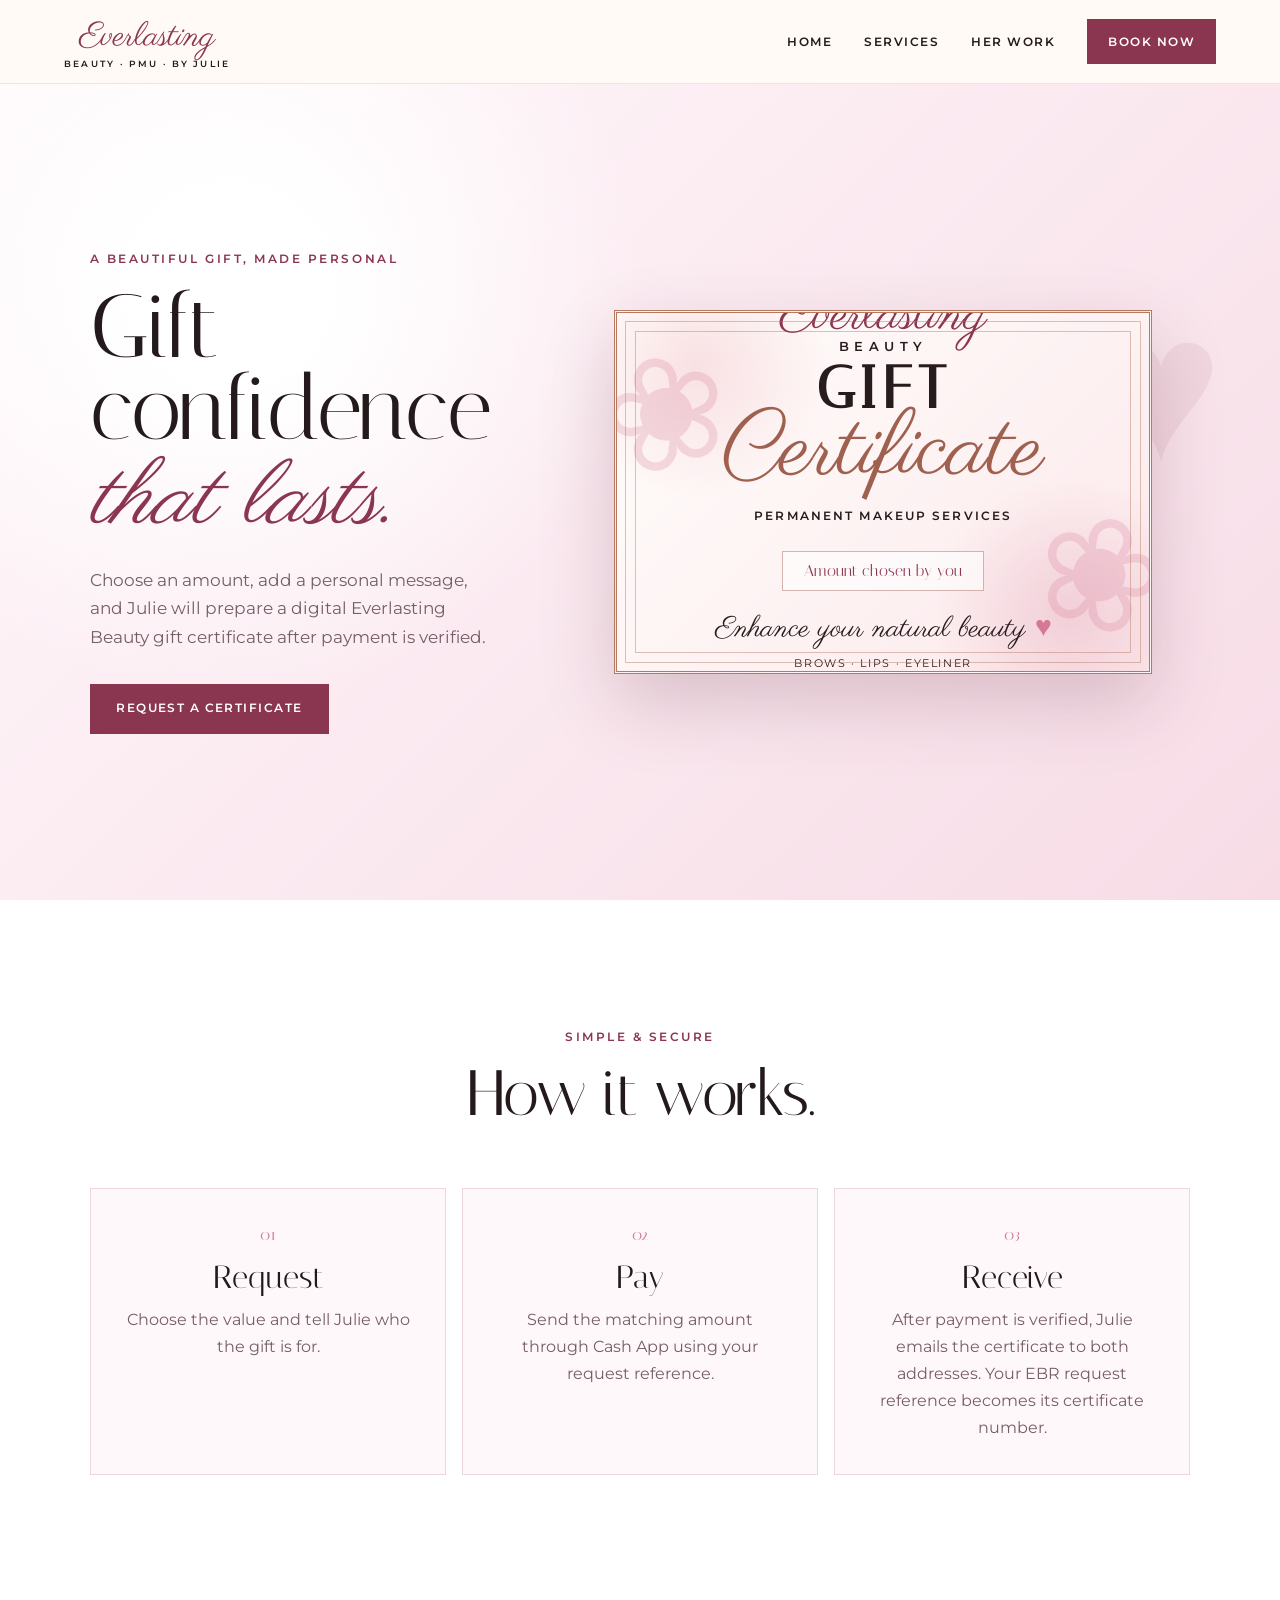
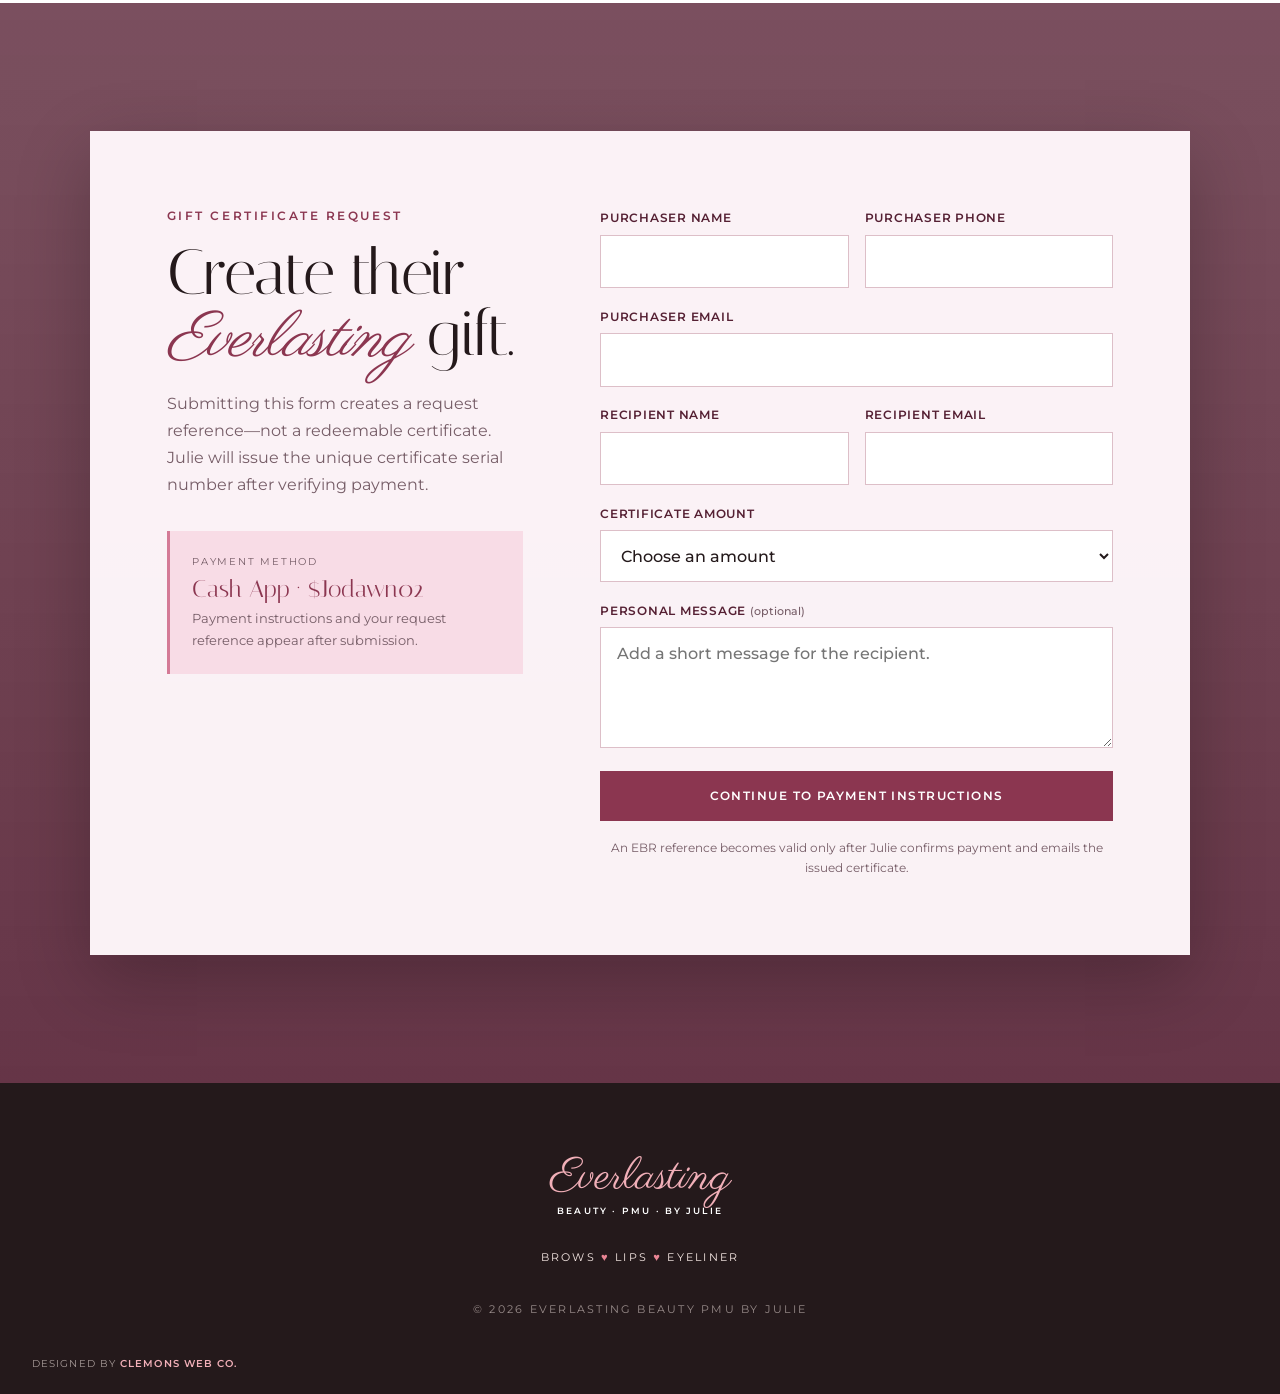
==== commit c458ccd9: "Simplify gift certificate reference workflow" ====
--- a/gift-certificates.html
+++ b/gift-certificates.html
@@ -69,7 +69,7 @@
         <div class="gift-steps">
           <article><span>01</span><h3>Request</h3><p>Choose the value and tell Julie who the gift is for.</p></article>
           <article><span>02</span><h3>Pay</h3><p>Send the matching amount through Cash App using your request reference.</p></article>
-          <article><span>03</span><h3>Receive</h3><p>After payment is verified, Julie emails the numbered certificate to both addresses.</p></article>
+          <article><span>03</span><h3>Receive</h3><p>After payment is verified, Julie emails the certificate to both addresses. Your EBR request reference becomes its certificate number.</p></article>
         </div>
       </section>
 
@@ -166,7 +166,7 @@
 
             <button class="button cream" type="submit">Continue to Payment Instructions</button>
             <p class="form-note">
-              No certificate is valid until Julie confirms payment and emails its unique serial number.
+              An EBR reference becomes valid only after Julie confirms payment and emails the issued certificate.
             </p>
           </form>
         </div>
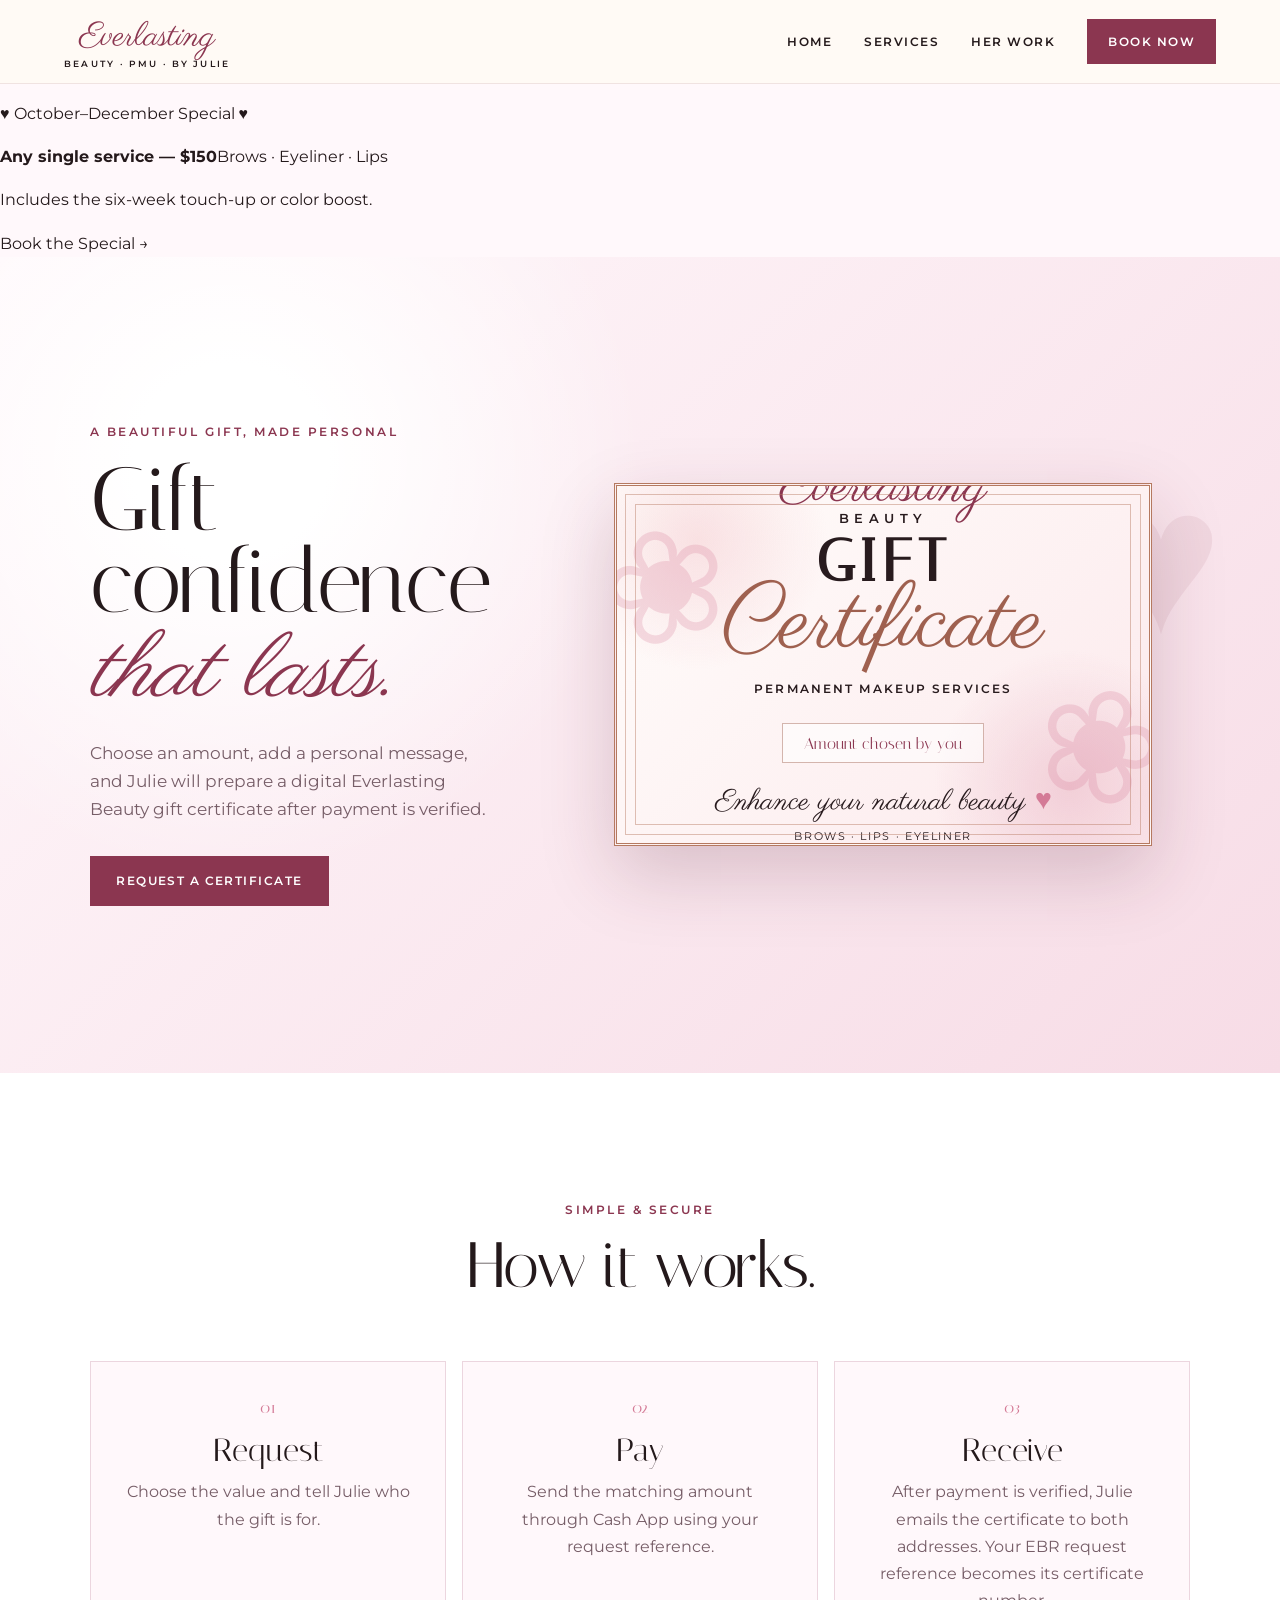
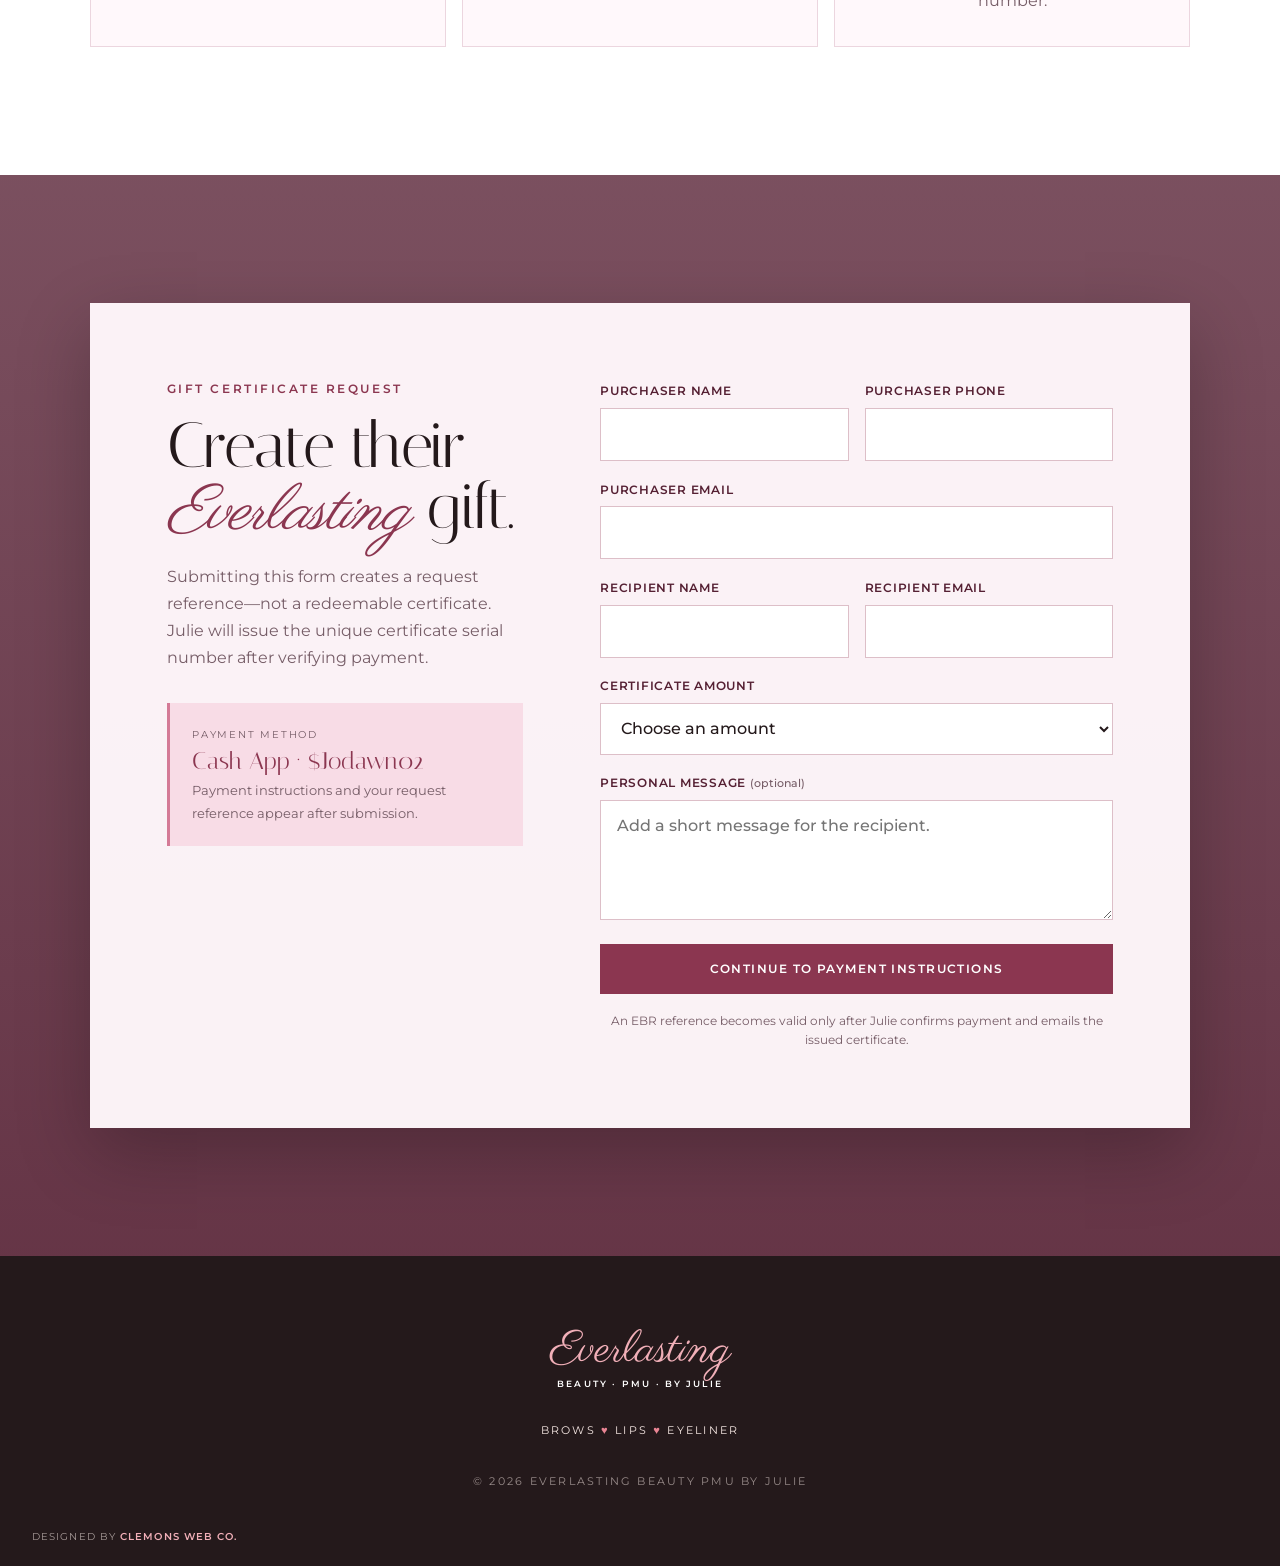
==== commit ca94e998: "Add seasonal service special banner" ====
--- a/gift-certificates.html
+++ b/gift-certificates.html
@@ -34,6 +34,15 @@
       </nav>
     </header>
 
+    <aside class="seasonal-special" aria-label="October through December service special">
+      <div class="seasonal-special-inner">
+        <p class="seasonal-kicker"><span aria-hidden="true">♥</span> October–December Special <span aria-hidden="true">♥</span></p>
+        <p class="seasonal-offer"><strong>Any single service — $150</strong><span>Brows · Eyeliner · Lips</span></p>
+        <p class="seasonal-detail">Includes the six-week touch-up or color boost.</p>
+        <a class="seasonal-cta" href="/#contact">Book the Special <span aria-hidden="true">→</span></a>
+      </div>
+    </aside>
+
     <main>
       <section class="gift-hero">
         <div class="gift-hero-copy">
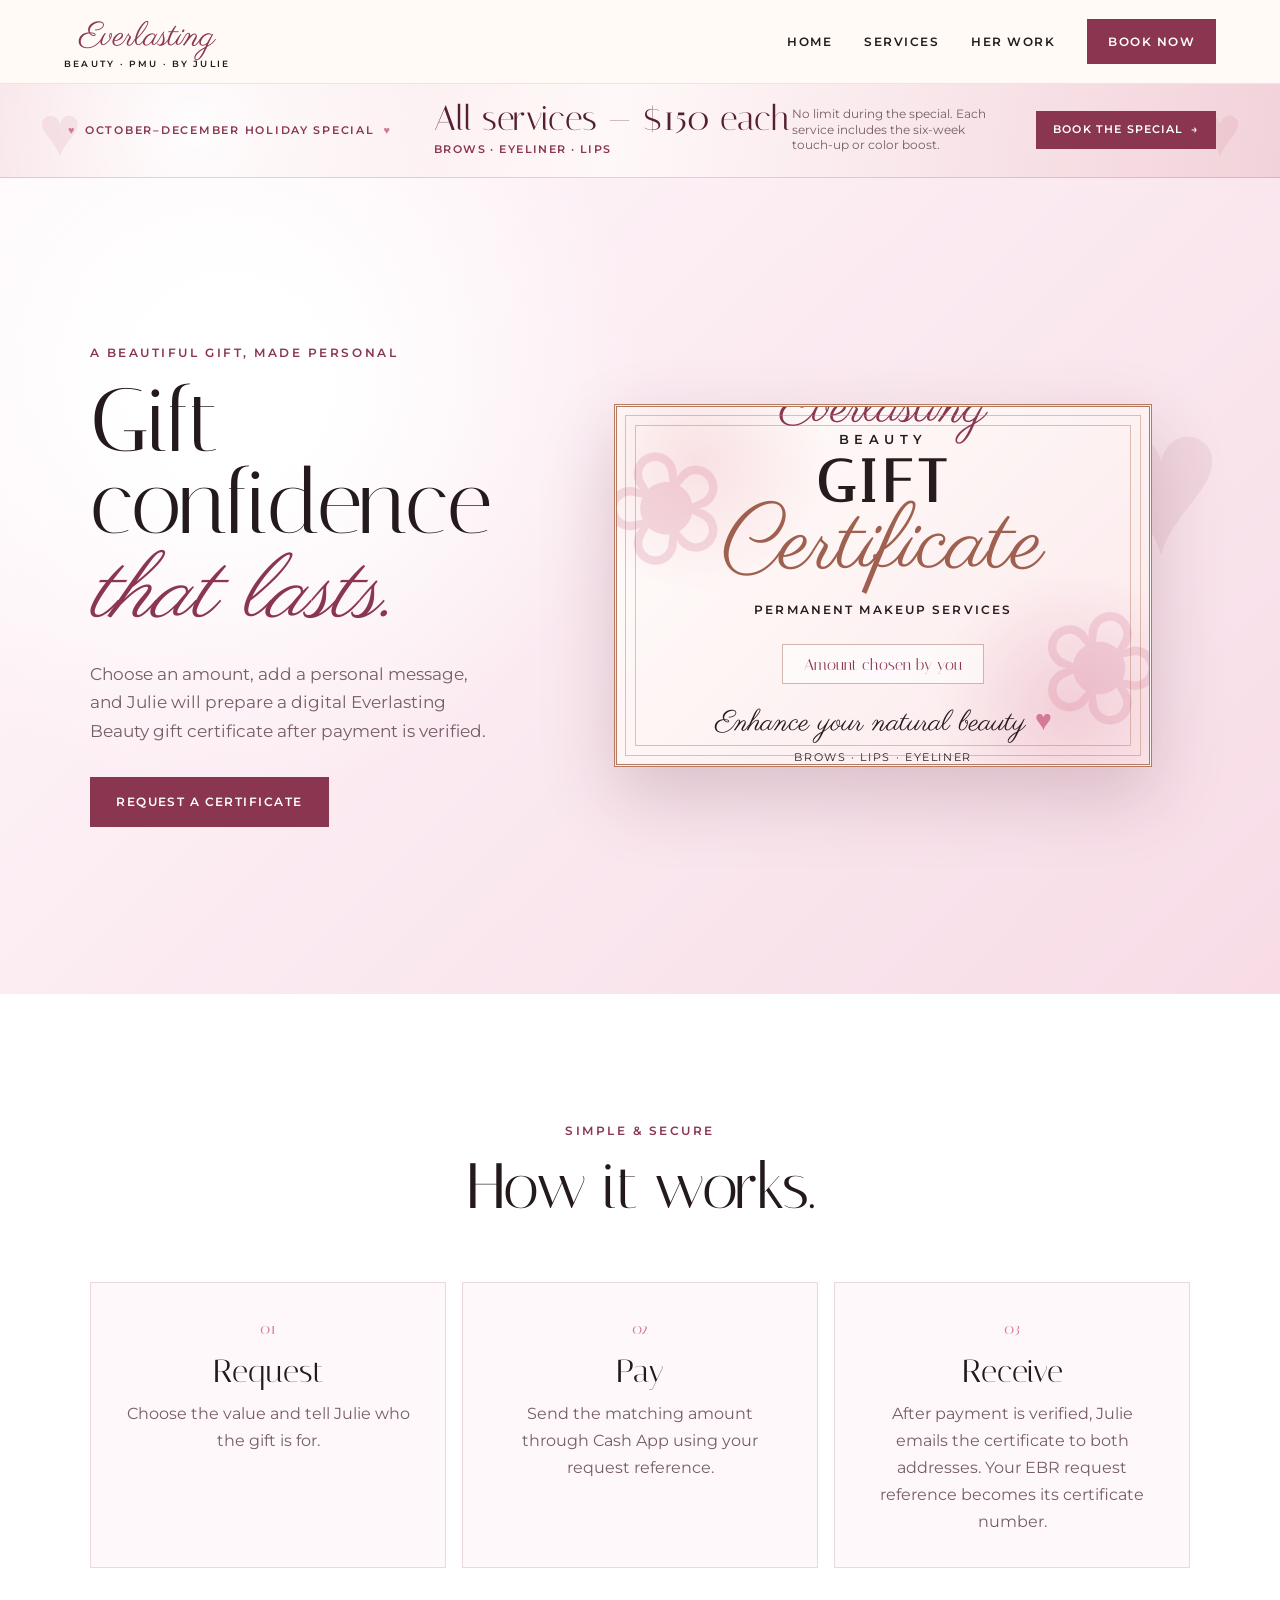
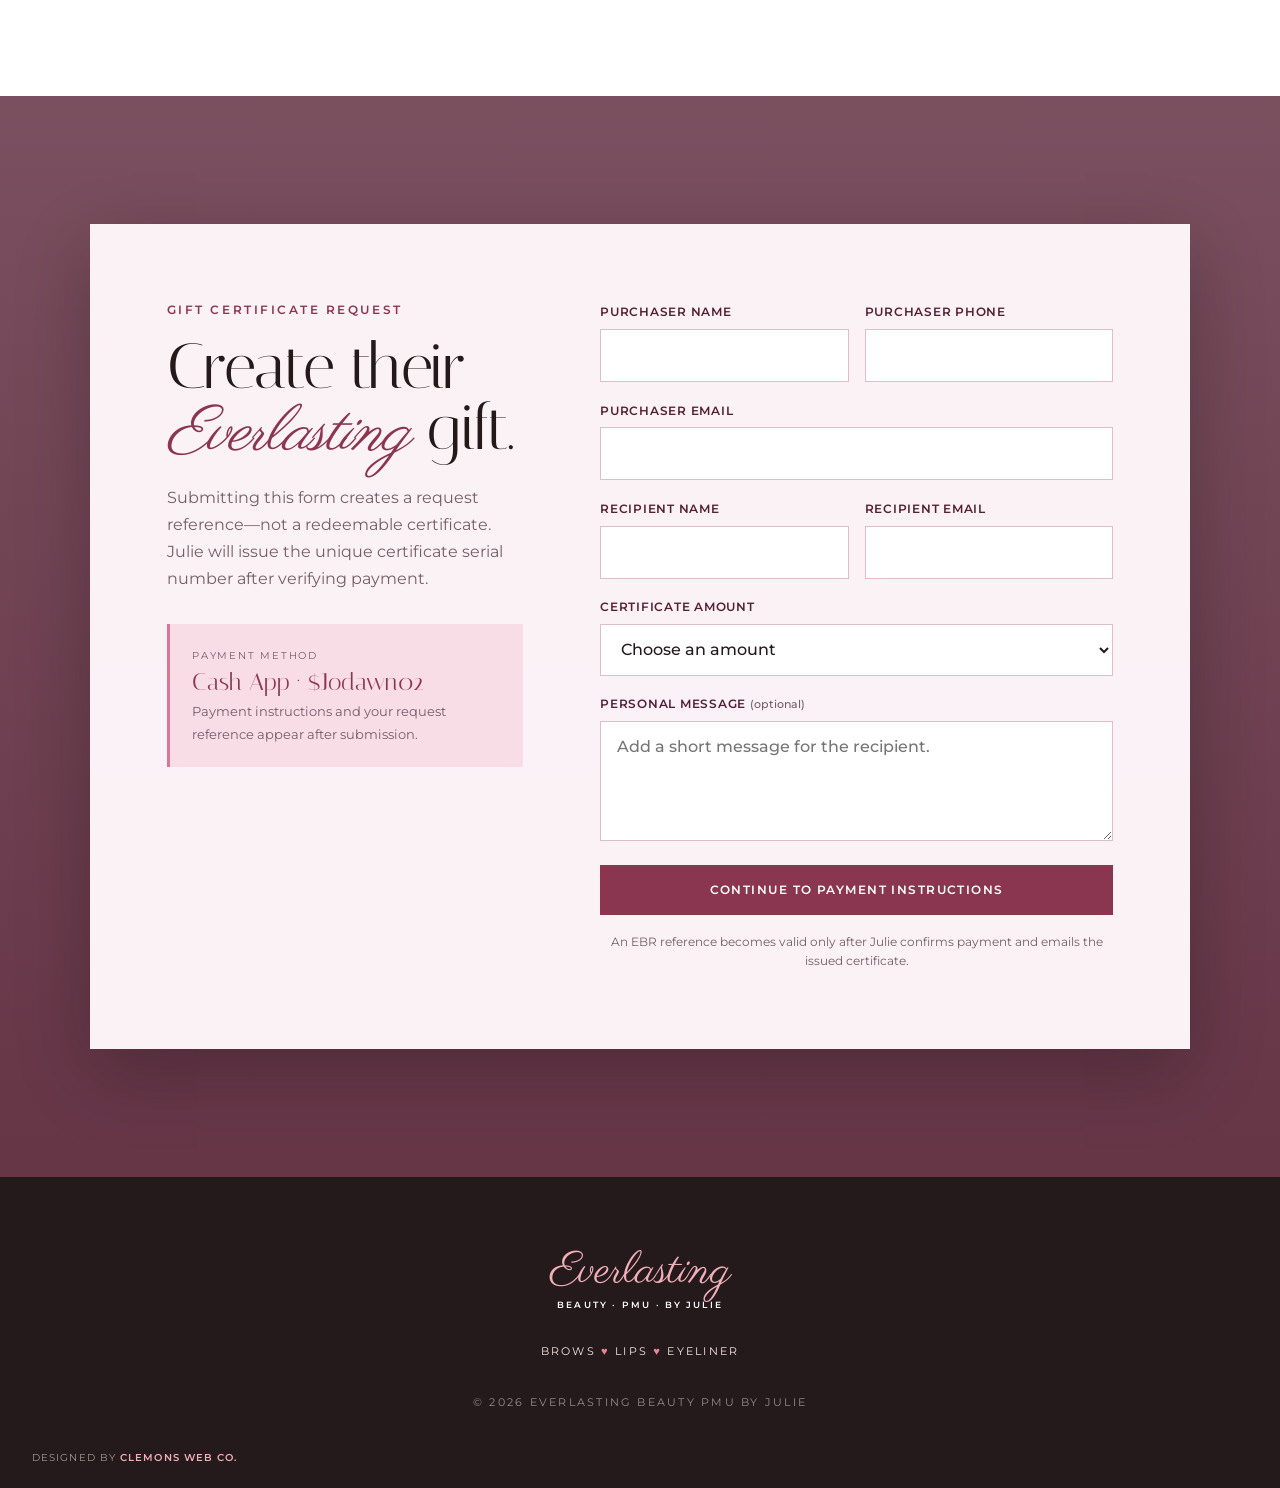
==== commit 530db623: "Clarify unlimited holiday service special" ====
--- a/gift-certificates.html
+++ b/gift-certificates.html
@@ -36,9 +36,9 @@
 
     <aside class="seasonal-special" aria-label="October through December service special">
       <div class="seasonal-special-inner">
-        <p class="seasonal-kicker"><span aria-hidden="true">♥</span> October–December Special <span aria-hidden="true">♥</span></p>
-        <p class="seasonal-offer"><strong>Any single service — $150</strong><span>Brows · Eyeliner · Lips</span></p>
-        <p class="seasonal-detail">Includes the six-week touch-up or color boost.</p>
+        <p class="seasonal-kicker"><span aria-hidden="true">♥</span> October–December Holiday Special <span aria-hidden="true">♥</span></p>
+        <p class="seasonal-offer"><strong>All services — $150 each</strong><span>Brows · Eyeliner · Lips</span></p>
+        <p class="seasonal-detail">No limit during the special. Each service includes the six-week touch-up or color boost.</p>
         <a class="seasonal-cta" href="/#contact">Book the Special <span aria-hidden="true">→</span></a>
       </div>
     </aside>
--- a/styles.css
+++ b/styles.css
@@ -1480,3 +1480,155 @@
   .gift-order { padding-inline: 0.7rem; }
   .gift-order-card { padding: 2.5rem 1.2rem; }
 }
+
+
+/* October–December service special */
+.seasonal-special {
+  position: relative;
+  z-index: 20;
+  padding: 0.65rem clamp(1rem, 5vw, 5rem);
+  overflow: hidden;
+  color: var(--wine-dark);
+  border-bottom: 1px solid rgba(111, 36, 53, 0.18);
+  background:
+    radial-gradient(circle at 15% 50%, rgba(255, 255, 255, 0.9), transparent 23%),
+    linear-gradient(100deg, #f8e2e6 0%, #fff8f8 48%, #f2d2da 100%);
+}
+.seasonal-special::before,
+.seasonal-special::after {
+  content: "♥";
+  position: absolute;
+  top: 50%;
+  color: rgba(182, 91, 104, 0.1);
+  font-size: 4.5rem;
+  line-height: 1;
+  transform: translateY(-50%);
+}
+.seasonal-special::before { left: 3%; }
+.seasonal-special::after { right: 3%; }
+.seasonal-special-inner {
+  position: relative;
+  z-index: 1;
+  width: min(1180px, 100%);
+  min-height: 72px;
+  margin: auto;
+  display: grid;
+  grid-template-columns: auto minmax(320px, 1fr) minmax(190px, 230px) auto;
+  align-items: center;
+  gap: clamp(1rem, 3vw, 2.5rem);
+}
+.seasonal-special p { margin: 0; }
+.seasonal-kicker {
+  color: var(--wine);
+  font-size: 0.68rem;
+  font-weight: 600;
+  letter-spacing: 0.16em;
+  text-transform: uppercase;
+  white-space: nowrap;
+}
+.seasonal-kicker span {
+  color: var(--rose);
+  margin-inline: 0.25rem;
+}
+.seasonal-offer {
+  display: flex;
+  flex-direction: column;
+  align-items: flex-start;
+  gap: 0.25rem;
+}
+.seasonal-offer strong {
+  font: 400 clamp(1.45rem, 2.7vw, 2.2rem)/1 var(--serif);
+  white-space: nowrap;
+}
+.seasonal-offer span {
+  color: var(--wine);
+  font-size: 0.68rem;
+  font-weight: 600;
+  letter-spacing: 0.13em;
+  text-transform: uppercase;
+  white-space: nowrap;
+}
+.seasonal-detail {
+  max-width: 210px;
+  color: var(--muted);
+  font-size: 0.72rem;
+  line-height: 1.35;
+}
+.seasonal-cta {
+  display: inline-flex;
+  align-items: center;
+  justify-content: center;
+  min-height: 38px;
+  padding: 0.55rem 1rem;
+  color: white;
+  background: var(--wine);
+  border: 1px solid var(--wine);
+  font-size: 0.66rem;
+  font-weight: 600;
+  letter-spacing: 0.11em;
+  text-transform: uppercase;
+  white-space: nowrap;
+  transition: 0.25s ease;
+}
+.seasonal-cta:hover {
+  color: var(--wine);
+  background: white;
+  transform: translateY(-1px);
+}
+.seasonal-cta span { margin-left: 0.45rem; }
+
+@media (max-width: 900px) {
+  .seasonal-special-inner {
+    grid-template-columns: 1fr auto;
+    gap: 0.45rem 1rem;
+    padding-block: 0.55rem;
+  }
+  .seasonal-kicker { grid-column: 1; }
+  .seasonal-offer {
+    grid-column: 1;
+    flex-wrap: wrap;
+    gap: 0.35rem 0.8rem;
+  }
+  .seasonal-detail {
+    grid-column: 1;
+    max-width: none;
+  }
+  .seasonal-cta {
+    grid-column: 2;
+    grid-row: 1 / 4;
+  }
+}
+@media (max-width: 580px) {
+  .seasonal-special {
+    padding: 0.75rem 1rem;
+    text-align: center;
+  }
+  .seasonal-special::before,
+  .seasonal-special::after { font-size: 3.2rem; }
+  .seasonal-special-inner {
+    grid-template-columns: 1fr;
+    justify-items: center;
+    gap: 0.38rem;
+  }
+  .seasonal-kicker,
+  .seasonal-offer,
+  .seasonal-detail,
+  .seasonal-cta {
+    grid-column: 1;
+    grid-row: auto;
+  }
+  .seasonal-offer {
+    justify-content: center;
+    flex-direction: column;
+    align-items: center;
+  }
+  .seasonal-offer strong {
+    font-size: clamp(1.55rem, 7vw, 2rem);
+    white-space: normal;
+  }
+  .seasonal-offer span { white-space: normal; }
+  .seasonal-cta {
+    width: min(240px, 100%);
+    margin-top: 0.35rem;
+  }
+}
